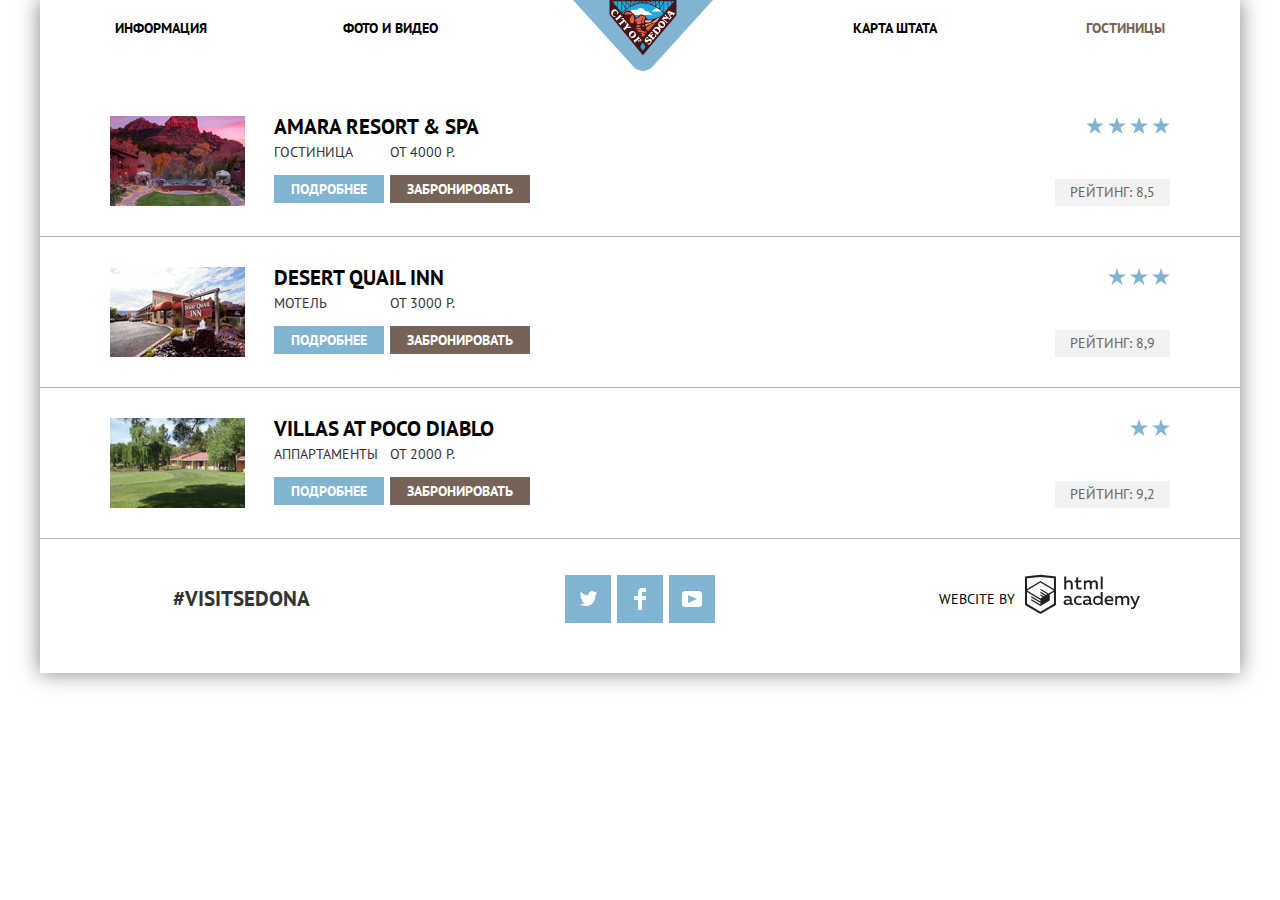
==== inner.html @ b00a3308 "доделываем главную страницу. сетки и микросетки" ====
<!DOCTYPE html>
<html lang="ru">

<head>
    <meta charset="utf-8">
    <title>HTML Academy: Седона</title>
    <link href="https://fonts.googleapis.com/css?family=PT+Sans:400,700&amp;subset=cyrillic" rel="stylesheet">
    <link href="css/normalize.css" rel="stylesheet">
    <link href="css/style.css" rel="stylesheet">
</head>

<body>
    <div class="wrapper">
        <header class="main-header">
            <nav class="main-navigation wrapper-inner">
                <a href="index.html" class="main-header-logo">
                    <img src="img/logo-sedona.svg" width="140" height="72" alt="Логотип Седона">
                </a>
                <ul class="site-navigation">
                    <li><a href="info.html">Информация</a></li>
                    <li><a href="content.html">Фото и видео</a></li>
                    <li><a href="map.html">Карта штата</a></li>
                    <li class="active-a-menu">Гостиницы</li>
                </ul>
            </nav>
        </header>

        <main>
            <h2 class="visually-hidden">Список гостиниц</h2>
            <section class="hotels-list-box">
                <ul class="hotels-list-lines">
                    <li class="hotels-list-inner">
                        <div class="hotels-list-item">
                            <div class="hotels-list-img">
                                <img src="img/hotel-1.jpg" width="135" height="90" alt="Фото Amara Resort & Spa">
                            </div>
                            <div class="hotels-list">
                                <h3 class="hotels-title">Amara Resort & Spa</h3>

                                <div class="hotels-list-details">
                                    <span>Гостиница</span>
                                    <a class="button button-read-more" href="#">Подробнее</a>
                                </div>

                                <div class="hotels-list-price">
                                    <span>от 4000 Р.</span>
                                    <a class="button button-reserved" href="#">Забронировать</a>
                                </div>
                            </div>
                        </div>
                        <div class="hotels-list-rating">
                            <span class="stars-rating">
                                <svg xmlns="http://www.w3.org/2000/svg" width="18" height="17" viewBox="0 0 18 17">
                                    <path fill="#81B3D2" d="M9.002 0l2.126 6.494h6.877l-5.564 4.012L14.566 17l-5.564-4.013L3.438 17l2.126-6.494L0 6.494h6.878z" />
                                </svg>
                                <svg xmlns="http://www.w3.org/2000/svg" width="18" height="17" viewBox="0 0 18 17">
                                    <path fill="#81B3D2" d="M9.002 0l2.126 6.494h6.877l-5.564 4.012L14.566 17l-5.564-4.013L3.438 17l2.126-6.494L0 6.494h6.878z" />
                                </svg>
                                <svg xmlns="http://www.w3.org/2000/svg" width="18" height="17" viewBox="0 0 18 17">
                                    <path fill="#81B3D2" d="M9.002 0l2.126 6.494h6.877l-5.564 4.012L14.566 17l-5.564-4.013L3.438 17l2.126-6.494L0 6.494h6.878z" />
                                </svg>
                                <svg xmlns="http://www.w3.org/2000/svg" width="18" height="17" viewBox="0 0 18 17">
                                    <path fill="#81B3D2" d="M9.002 0l2.126 6.494h6.877l-5.564 4.012L14.566 17l-5.564-4.013L3.438 17l2.126-6.494L0 6.494h6.878z" />
                                </svg>
                            </span>

                            <span class="rating">Рейтинг: 8,5</span>
                        </div>
                    </li>

                    <li class="hotels-list-inner">
                        <div class="hotels-list-item">
                            <div class="hotels-list-img">
                                <img src="img/hotel-2.jpg" width="135" height="90" alt="Фото Desert Quail Inn">
                            </div>
                            <div class="hotels-list">
                                <h3 class="hotels-title">Desert Quail Inn</h3>

                                <div class="hotels-list-details">
                                    <span>Мотель</span>
                                    <a class="button button-read-more" href="#">Подробнее</a>
                                </div>

                                <div class="hotels-list-price">
                                    <span>от 3000 Р.</span>
                                    <a class="button button-reserved" href="#">Забронировать</a>
                                </div>
                            </div>
                        </div>
                        <div class="hotels-list-rating">
                            <span class="stars-rating">
                                <svg xmlns="http://www.w3.org/2000/svg" width="18" height="17" viewBox="0 0 18 17">
                                    <path fill="#81B3D2" d="M9.002 0l2.126 6.494h6.877l-5.564 4.012L14.566 17l-5.564-4.013L3.438 17l2.126-6.494L0 6.494h6.878z" />
                                </svg>
                                <svg xmlns="http://www.w3.org/2000/svg" width="18" height="17" viewBox="0 0 18 17">
                                    <path fill="#81B3D2" d="M9.002 0l2.126 6.494h6.877l-5.564 4.012L14.566 17l-5.564-4.013L3.438 17l2.126-6.494L0 6.494h6.878z" />
                                </svg>
                                <svg xmlns="http://www.w3.org/2000/svg" width="18" height="17" viewBox="0 0 18 17">
                                    <path fill="#81B3D2" d="M9.002 0l2.126 6.494h6.877l-5.564 4.012L14.566 17l-5.564-4.013L3.438 17l2.126-6.494L0 6.494h6.878z" />
                                </svg>
                            </span>

                            <span class="rating">Рейтинг: 8,9</span>
                        </div>
                    </li>

                    <li class="hotels-list-inner">
                        <div class="hotels-list-item">
                            <div class="hotels-list-img">
                                <img src="img/hotel-3.jpg" width="135" height="90" alt="Фото Villas at Poco Diablo">
                            </div>
                            <div class="hotels-list">
                                <h3 class="hotels-title">Villas at Poco Diablo</h3>

                                <div class="hotels-list-details">
                                    <span>Аппартаменты</span>
                                    <a class="button button-read-more" href="#">Подробнее</a>
                                </div>

                                <div class="hotels-list-price">
                                    <span>от 2000 Р.</span>
                                    <a class="button button-reserved" href="#">Забронировать</a>
                                </div>
                            </div>
                        </div>

                       <div class="hotels-list-rating">
                            <span class="stars-rating">
                                <svg xmlns="http://www.w3.org/2000/svg" width="18" height="17" viewBox="0 0 18 17">
                                    <path fill="#81B3D2" d="M9.002 0l2.126 6.494h6.877l-5.564 4.012L14.566 17l-5.564-4.013L3.438 17l2.126-6.494L0 6.494h6.878z" />
                                </svg>
                                <svg xmlns="http://www.w3.org/2000/svg" width="18" height="17" viewBox="0 0 18 17">
                                    <path fill="#81B3D2" d="M9.002 0l2.126 6.494h6.877l-5.564 4.012L14.566 17l-5.564-4.013L3.438 17l2.126-6.494L0 6.494h6.878z" />
                                </svg>
                            </span>

                            <span class="rating">Рейтинг: 9,2</span>
                        </div>
                    </li>
                </ul>
            </section>
        </main>

        <footer class="main-footer">
            <div class="wrapper-inner footer-container">
                <div class="hashtag">
                    <span>#Visitsedona</span>
                </div>

                <div class="footer-social">
                    <ul>
                        <li>
                            <a class="social-botton" href="#" target="_blank">
                                <svg xmlns="http://www.w3.org/2000/svg" xmlns:xlink="http://www.w3.org/1999/xlink" width="17" height="15" viewBox="0 0 17 15">
                                    <path fill="#FFF" d="M10.95.144c1.685-.496 2.984.27 3.577 1.179.673-.231 1.331-.481 2.011-.708a2.345 2.345 0 0 1-.857 1.768c.685.17 1.304-.491 1.304-.491-.169 1-1.006 1.788-1.563 2.024-.231 6.75-3.175 11.217-10.077 11.082h-.446c-.41 0-4.164-.46-4.898-1.887 2.271.196 3.893-.422 4.693-1.177-.96-.3-2.679-.477-2.979-2.95.349.106.564.228 1.19.119C1.705 8.247.374 7.53.448 5.33c.285.328 1.067.536 1.34.472C1.085 5.561-.182 2.442.894.85c1.818 1.854 3.735 3.606 7.152 3.773C8.254 2.33 9.183.793 10.95.144z" /></svg>
                            </a>
                        </li>
                        <li>
                            <a class="social-botton" href="#" target="_blank">
                                <svg xmlns="http://www.w3.org/2000/svg" width="12" height="22" viewBox="0 0 12 22">
                                    <path fill="#FFF" d="M12 4V0H8a4 4 0 0 0-4 4v4H0v4h4v10h4V12h4V8H8V4h4z" /></svg>
                            </a>
                        </li>
                        <li>
                            <a class="social-botton" href="#" target="_blank">
                                <svg xmlns="http://www.w3.org/2000/svg" xmlns:xlink="http://www.w3.org/1999/xlink" width="20" height="16" viewBox="0 0 20 16">
                                    <path fill="#FFF" d="M17 0H3C1.35 0 0 1.35 0 3v10c0 1.65 1.35 3 3 3h14c1.65 0 3-1.35 3-3V3c0-1.65-1.35-3-3-3zM6.027 11.998V4.002L15.014 8l-8.987 3.998z" /></svg>
                            </a>
                        </li>
                    </ul>
                </div>

                <div class="webcite-by">
                    <span>Webcite by</span>
                    <a class="footer-logo" href="https://htmlacademy.ru/intensive/htmlcss" target="_blank">
                        <svg id="layer_1" data-name="Layer 1" xmlns="http://www.w3.org/2000/svg" viewBox="0 0 108.08 36.85" width="115" height="41"><title>logo-htmlacademy-small1</title>
							<path d="M44.61,26.88a2,2,0,0,0,.55-0.1v1.33a3.25,3.25,0,0,1-1.18.21,1.67,1.67,0,0,1-1.67-1,4.84,4.84,0,0,1-3.14,1.08c-1.51,0-2.91-.83-2.91-2.55,0-2.13,2-2.79,3.71-2.79a11.08,11.08,0,0,1,2.17.25v-0.3c0-1-.76-1.77-2.19-1.77a7.42,7.42,0,0,0-3,.64v-1.7a10.21,10.21,0,0,1,3.19-.55c2.36,0,3.81,1.12,3.81,3.65v3a0.54,0.54,0,0,0,.49.59h0.17Zm-6.44-1.13A1.35,1.35,0,0,0,39.63,27h0.11a3.39,3.39,0,0,0,2.41-1V24.58a9.72,9.72,0,0,0-1.81-.21c-1,0-2.16.33-2.16,1.38h0Zm12.36-6.11a5,5,0,0,1,2.57.64V22a4.08,4.08,0,0,0-2.3-.7,2.75,2.75,0,1,0,0,5.49,5,5,0,0,0,2.43-.64v1.71a6.27,6.27,0,0,1-2.76.57A4.21,4.21,0,0,1,46,24.51q0-.21,0-0.41a4.32,4.32,0,0,1,4.18-4.46h0.38Zm12.17,7.24a2,2,0,0,0,.55-0.1v1.33a3.25,3.25,0,0,1-1.18.21,1.67,1.67,0,0,1-1.67-1,4.84,4.84,0,0,1-3.14,1.08c-1.51,0-2.91-.83-2.91-2.55,0-2.13,2-2.79,3.71-2.79a11.08,11.08,0,0,1,2.17.25v-0.3c0-1-.76-1.77-2.19-1.77a7.42,7.42,0,0,0-3,.64v-1.7a10.21,10.21,0,0,1,3.19-.55c2.36,0,3.81,1.12,3.81,3.65v3a0.54,0.54,0,0,0,.49.59h0.17Zm-6.44-1.13A1.35,1.35,0,0,0,57.73,27h0.11a3.39,3.39,0,0,0,2.41-1V24.58a9.72,9.72,0,0,0-1.81-.21c-1.06,0-2.16.33-2.16,1.38h0ZM73,16V28.2H71.35V26.88a3.88,3.88,0,0,1-3.19,1.54,4.4,4.4,0,0,1,0-8.78,3.81,3.81,0,0,1,3,1.3V16H73Zm-4.53,5.22a2.76,2.76,0,1,0,0,5.52A2.86,2.86,0,0,0,71.15,25V23A2.91,2.91,0,0,0,68.49,21.27ZM79,19.64c3.31,0,4.46,2.68,3.92,5.09H76.7c0.21,1.5,1.67,2.11,3.19,2.11a6.11,6.11,0,0,0,2.64-.59v1.6a7.14,7.14,0,0,1-3,.57C77,28.42,74.78,27,74.78,24a4.18,4.18,0,0,1,4-4.39H79Zm0.09,1.54a2.28,2.28,0,0,0-2.44,2.1v0.06H81.3A2,2,0,0,0,79.13,21.18Zm5.73,7V19.87h1.65v1a3.81,3.81,0,0,1,2.78-1.27A2.86,2.86,0,0,1,91.89,21a4.12,4.12,0,0,1,2.91-1.33A3.06,3.06,0,0,1,98,23V28.2h-1.9V23.05a1.59,1.59,0,0,0-1.42-1.75H94.42a2.8,2.8,0,0,0-2.07,1.12V28.2h-1.9V23.05A1.59,1.59,0,0,0,89,21.31H88.8a3,3,0,0,0-2.21,1.29v5.63H84.86Zm21.31-8.33h1.9l-3.91,9.46c-0.9,2.17-2.09,2.86-3.35,2.86a4.76,4.76,0,0,1-1.1-.14V30.46a2.86,2.86,0,0,0,.85.12c0.9,0,1.58-.64,2.07-1.9l0.17-.42-4-8.4h2l2.86,6.29ZM38.73,1.46V6.22a3.81,3.81,0,0,1,2.7-1.14,3.25,3.25,0,0,1,3.44,3.4v5.15H43V8.72a1.81,1.81,0,0,0-1.61-2h-0.3a2.93,2.93,0,0,0-2.32,1.39v5.52h-1.9V1.46h1.9ZM49.94,2.31v3h3V6.91h-3v3.81c0,1.1.5,1.46,1.58,1.46a4.49,4.49,0,0,0,1.69-.33v1.6A6.8,6.8,0,0,1,51,13.8a2.55,2.55,0,0,1-2.86-2.74V6.89H46.58V5.26h1.5V2.74Zm5.4,11.31V5.28H57v1A3.81,3.81,0,0,1,59.77,5a2.86,2.86,0,0,1,2.6,1.33A4.12,4.12,0,0,1,65.28,5,3.06,3.06,0,0,1,68.44,8.4v5.21h-1.9V8.46a1.59,1.59,0,0,0-1.42-1.75H64.89a2.8,2.8,0,0,0-2.07,1.12v5.78h-1.9V8.46A1.59,1.59,0,0,0,59.5,6.71H59.27A3,3,0,0,0,57.06,8v5.63H55.34ZM71.17,1.45H73V13.6H71.17V1.45ZM14.71,0H14.55L0,1.54V28.21l14.55,8.66,14.55-8.66V1.54Zm12.5,27.1L14.55,34.64,1.9,27.12V16.18l12.59,7.5V25L5.86,19.9v1.31l8.68,5.21v1.39L5.87,22.65V24l8.68,5.21,8.75-5.24V18.31L27.2,16V27.12Zm0-12.53-3.48,2-1.6,1L14.51,13v1.31L21,18.23H21l-0.14.09-1,.54-5.37-3.2V17l4.24,2.52-1,.67-3.2-1.9v1.31l2.1,1.24L14.5,22.1,2,14.65,14.51,7.11Zm0-1.32L14.49,5.76,1.91,13.25v-10L14.56,1.92,27.21,3.25v10h0Z" transform="translate(0 -0.02)" fill="#231f20"/></svg>
                    </a>
                </div>
            </div>
        </footer>
    </div>
</body>

</html>
---- css/style.css ----
/*common settings*/
a {
    text-decoration: none;
    box-sizing: border-box;
}

img {
    max-width: 100%;
    height: auto;
}


/*body's settings*/
body {
    font-family: 'PT Sans', Arial, sans-serif;
    font-size: 14px;
    line-height: 26px;
    font-weight: normal;
    color: #333333;
    text-transform: uppercase;
}

.wrapper {
    width: 1200px;
    margin: 0 auto;
    box-shadow: 0 0 20px rgba(0, 0, 0, 0.5);

}

.wrapper-inner {
    margin: 0 auto;
    padding: 0 30px;
    box-sizing: border-box;
}


/*navigation's settings*/
.main-navigation {
    font-size: 14px;
    line-height: 26px;
    color: #000000;
    font-weight: bold;
    background-color: #ffffff;
    margin: 0;
}

.main-header-logo {
    position: absolute;
    top: 0;
    left: 50%;
    margin-left: -67px;
    box-sizing: border-box;

    z-index: 2;
}

.site-navigation {
    list-style: none;
    display: flex;
    justify-content: space-between;
    margin: 0 auto;
    padding: 0;
    box-sizing: border-box;
}

.site-navigation a {
    color: #000000;
    display: block;
    padding: 15px 45px;
    vertical-align: middle;
    box-sizing: border-box;
}

.site-navigation > li {
    width: 20%;
}

.site-navigation li:nth-child(3) {
    text-align: right;
    margin-left: 20%;
    box-sizing: border-box;
}

.site-navigation li:nth-child(4) {
    text-align: right;
}

.site-navigation a:hover,
.site-navigation a:focus {
    color: #81b3d2;
}

.site-navigation a:active {
    color: rgba(0, 0, 0, 0.3);
}

.active-a-menu {
    box-sizing: border-box;
    color: #766357;
    display: block;
    padding: 15px 45px;
    vertical-align: middle;
}


/*welcoming*/
.welcome {
    position: relative;

    display: flex;
    flex-direction: column;
    align-items: center;

    background-image: url('../img/bg-image.jpg');
    background-color: #ffffff;
    background-position: top;
    background-repeat: no-repeat;
    background-size: cover;
}

.welcome:after {
    content: "";
    position: absolute;
    left: 0;
    bottom: 0;
    display: block;
    width: 100%;
    height: 55px;
    background-image: url('../img/intro-mask.svg');
    background-repeat: no-repeat;
}

.welcome img {
    padding-top: 75px;
    padding-bottom: 80px;
    box-sizing: border-box;
}


/*introduction*/
.headline {
    text-align: center;

    font-size: 14px;
    line-height: 24px;
    color: #333333;
    background-color: #ffffff;

    display: block;
    padding-bottom: 40px;
    box-sizing: border-box;
}

.headline .deserve {
    font-size: 21px;
    line-height: 26px;
    font-weight: bold;
    color: #000000;
    margin-top: 60px;
    margin-bottom: 30px;
    box-sizing: border-box;
}

.visually-hidden:not(:focus):not(:active) {
    position: absolute;
    box-sizing: border-box;

    width: 1px;
    height: 1px;
    margin: -1px;
    border: 0;
    padding: 0;

    white-space: nowrap;

    clip-path: inset(100%);
    clip: rect(0 0 0 0);
    overflow: hidden;
}


/*benefits*/

/*real town*/
.real-town {
	text-align: center;
	margin-bottom: 60px;
	
    font-size: 14px;
    line-height: 21px;
    color: #ffffff;
	
	display: flex;
}

.real-town-info { 
	box-sizing: border-box;
    background-color: #81b3d2;
	width: 400px;
	padding-top: 30px;
	padding-left: 60px;
	padding-right: 60px;
	padding-bottom: 50px;
}

.real-town-info h3 {
	font-size: 21px;
	line-height: 21px;
	font-weight: bold;
}

.real-town-img > img {
    display: block;
}

/*features*/
.features {
	margin-bottom: 70px;
}

.features-list {
	display: flex;
	margin: 0;
	padding: 0;
	
	list-style: none;
}

.feature-item {
	width: 400px;
	text-align: center;
}

.feature-item h3 {
	font-size: 21px;
	line-height: 21px;
	font-weight: bold;
}

.feature-item p {
	font-size: 14px;
	line-height: 21px;
	padding: 0 40px;
}

/*devil's bridge*/
.devils-bridge {
	text-align: center;

    font-size: 14px;
    line-height: 21px;
    color: #ffffff;
	
	display: flex;
}

.devils-bridge-info { 
	box-sizing: border-box;
    background-color: #81b3d2;
	width: 400px;
	padding-top: 30px;
	padding-left: 60px;
	padding-right: 60px;
	padding-bottom: 50px;
}

.devils-bridge-info h3 {
	font-size: 21px;
	line-height: 21px;
}


.devils-bridge-img > img {
    display: block;
}

/*benefits*/
.benefits {
	margin-bottom: 20px;
}

.benefits-list {
	display: flex;
	margin: 0;
	padding-top: 30px;
	padding-left: 0;
	padding-right: 0;
	padding-bottom: 50px;
	background-color: #eeeeee;
	
	list-style: none;
}

.benefits-item {
	width: 400px;
	text-align: center;
}

.benefits-item h3 {
	font-size: 21px;
	line-height: 21px;
	font-weight: bold;
}

.benefits-item p {
	font-size: 14px;
	line-height: 21px;
	padding: 0 40px;
}

/*hotel's search*/
.selection {
    display: block;
    padding-top: 55px;
    box-sizing: border-box;
}

.selections .wrapper-inner {
    display: flex;
    flex-direction: column;
    align-items: center;
}

.selections .wrapper-inner > h2 {
    text-align: center;
    font-size: 30px;
    line-height: 36px;
    font-weight: bold;
    color: #000000;
    margin-top: 25px;
    margin-bottom: 10px;
}

.selections .wrapper-inner > p {
    text-align: center;
    font-size: 14px;
    line-height: 24px;
    font-weight: 100;
    color: #333333;
    margin-bottom: 0px;
}


/*hotel's search form*/
.search {
    font-size: 21px;
    line-height: 26px;
    font-weight: bold;
    color: #ffffff;
    width: 570px;

    display: flex;
    flex-direction: column;
    align-items: center;
    padding-top: 55px;
    box-sizing: border-box;
}

.search-hotels {
    color: #ffffff;
    background-color: #766357;
    width: 100%;
    text-align: center;
    padding-top: 30px;
    padding-bottom: 30px;
    box-sizing: border-box;
}

.search-hotels:hover,
.search-hotels:focus {
    background-color: #604e43;
}

.search-hotels:active {
    color: rgba(0, 0, 0, 0.3);
    background-color: #503e33;
}

.appointment-form {
    font-size: 14px;
    line-height: 26px;
    color: #333333;
    padding-top: 55px;
    padding-bottom: 55px;
    padding-left: 55px;
    padding-right: 55px;
    display: flex;
    flex-direction: column;
    width: 100%;
    box-shadow: 0px 6px 20px rgba(0, 0, 0, 0.5);
    box-sizing: border-box;
}

.appointment-form p {
    position: relative;
    width: 100%;
    display: flex;
    justify-content: space-between;
    align-items: center;
}

.appointment-date-in,
.appointment-date-out {
    margin: 0;
    margin-bottom: 30px;
}

.appointment-form label {
    box-sizing: border-box;
}

.appointment-form input {
    font-size: 14px;
    line-height: 26px;
    color: rgba(0, 0, 0, 0.3);
    font-weight: bold;
    text-transform: uppercase;

    background-color: #f2f2f2;
}

.appointment-date-in input,
.appointment-date-out input {
    width: 345px;
    padding-top: 5px;
    padding-left: 10px;
    padding-right: 15px;
    padding-bottom: 5px;
    margin-left: 20px;
    box-sizing: border-box;
    border: solid 1px transparent;
}

.appointment-form input:hover,
.appointment-form input:focus {
    background-color: #ebebeb;
}

.appointment-form input:active {
    background-color: #ffffff;
    border-color: #e5e5e5;
}

.appointment-date-in > svg,
.appointment-date-out > svg {
    position: absolute;
    right: 10px;
    top: 6px;
    z-index: 1;
    opacity: 0.3;
}

.appointment-date-in:hover > svg,
.appointment-date-out:hover > svg,
.appointment-date-in:focus > svg,
.appointment-date-out:focus > svg {
    opacity: 1;
}


.appointment-date-in:active > svg,
.appointment-date-out:active > svg {
    fill: #81b3d2;
}

.appointment-clients {
    margin-top: 0px;
    box-sizing: border-box;
}

.appointment-clients > label {
    /*  width: 50%;
    display: flex;
    align-items: center;
    justify-content: space-between;*/
}

.appointment-clients > label:last-child {
  /*  padding-left: 48px;*/
}

.appointment-clients > span {
    display: flex;
}

.appointment-clients input {
    box-sizing: border-box;
    width: 38px;
    height: 38px;
    padding: 5px;
    text-align: center;
    border: none;
    box-sizing: border-box;
}
.appointment-clients button{
    width: 38px;
    height: 38px;
    padding: 0;
    border: 0;
    
}

.appointment-clients svg:nth-child(2):hover,
.appointment-clients svg:nth-child(2):focus,
.appointment-clients svg:last-child:hover,
.appointment-clients svg:last-child:focus {
    opacity: 1;
}

.appointment-clients svg:nth-child(2):active,
.appointment-clients svg:last-child :active {
    color: #81b3d2;
}


/*bottons settings*/
.button-minus,
.button-plus {
    position: relative;
    background-color: #f2f2f2;
    box-sizing: border-box;
    width: 38px;
    height: 38px;
    padding: 5px;
    display: block;
    text-align: center;
    box-sizing: border-box;
}

.button-minus::before,
.button-plus::before,
.button-plus::after {
    content: "";
    position: absolute;
    width: 12px;
    height: 3px;
    background-color: #a9a9a9;
}

.button-minus::before,
.button-plus::before {
    left: 13px;
    top: 18px;
}

.button-plus::after {
    left: 13px;
    top: 18px;
    transform: rotate(90deg);
}

.button-minus:hover::before,
.button-plus:hover::before,
.button-plus:hover::after {
    background-color: #000000;
}

.button-minus:active::before,
.button-plus:active::before,
.button-plus:active::after {
    background-color: #81b3d2;
}

.button {
    box-sizing: border-box;

    display: inline-block;
    padding: 10px 30px;

    font: inherit;
    font-weight: bold;
    text-align: center;
    color: #ffffff;
    vertical-align: middle;
    text-transform: uppercase;
    border: none;
}

.button-search {
    box-sizing: border-box;

    font-size: 21px;
    line-height: 26px;
    width: 100%;
    padding: 15px;
    margin-top: 40px;

    background-color: #81b3d2;
}

.button-read-more {
    box-sizing: border-box;

    background-color: #81b3d2;
    padding: 1px 17px;
    margin-top: 2px;
}

.button-reserved {
    box-sizing: border-box;

    background-color: #81b3d2;
    padding: 1px 17px;
    margin-top: 2px;
}

.button:hover,
.button:focus {
    background-color: #669ec0;
}

.button:active {
    color: rgba(0, 0, 0, 0.3);
    background-color: #5496bd;
}


/*hotel's choiсe*/

.button-reserved {
    background-color: #766357;
}

.button-reserved:hover,
.button-reserved:focus {
    background-color: #604e43;
}

.button-reserved:active {
    color: rgba(0, 0, 0, 0.3);
    background-color: #503e33;
}


/*hotel's list*/
.hotels-list-box {
    margin-top: 30px;
}

.hotels-list-box > ul {
    box-sizing: border-box;

    margin: 0;
    padding: 0;
}

.hotels-list > ul {
    list-style: none;
    display: flex;
    flex-direction: column;
    justify-content: space-between;
}

.hotels-list-inner {
    box-sizing: border-box;

    display: flex;
    justify-content: space-between;
    padding-top: 30px;
    padding-right: 70px;
    padding-bottom: 30px;
    padding-left: 70px;
    border-bottom: solid 1px;
    border-color: rgba(0, 0, 0, 0.3);
}

.hotels-list-item {
    display: flex;
}

.hotels-list {
    display: flex;
    flex-wrap: wrap;
}

.hotels-list-img {
    box-sizing: border-box;

    margin-right: 29px;
    padding-top: 0px;
}

.hotels-list-img > img {
    min-height: 100%;
    display: block;
}

.hotels-title {
    width: 100%;
    margin: 0;
    font-size: 21px;
    line-height: 22px;
    font-weight: bold;
    color: #000000;
}

.hotels-title:hover,
.hotels-title:focus {
    color: #81b3d2;
}

.hotels-title:active {
    color: rgba(0, 0, 0, 0.3);
}

.hotels-list-details,
.hotels-list-price {
    display: flex;
    flex-direction: column;
    margin: 0;
    /* padding-bottom: 10px;*/
    margin-right: 6px;
}

.hotels-list span {
    margin-bottom: 10px;
    font-size: 14px;
    line-height: 21px;
    font-weight: 100;
    color: #333333;
}


/*hotel's raiting*/
.hotels-list-rating {
    display: flex;
    flex-direction: column;
    justify-content: space-between;
    align-items: flex-end;
}

.stars-rating {
    margin-bottom: 20px;
}

.rating {
    box-sizing: border-box;

    text-align: right;
    font-size: 14px;
    line-height: 21px;
    font-weight: 100;
    color: #666666;
    background-color: #f2f2f2;

    padding: 3px 15px;
}


/*footer's settings*/
.main-footer {
    padding-top: 35px;
    padding-bottom: 50px;
}

.footer-container {
    display: flex;
    justify-content: space-between;
    align-items: center;
}

.hashtag {
    box-sizing: border-box;

    font-size: 21px;
    font-weight: bold;
    padding: 0 70px;
    width: 30%;
    text-align: center;
}

.footer-social > ul {
    box-sizing: border-box;

    display: flex;
    flex-wrap: wrap;
    justify-content: space-between;
    list-style: none;
    margin: 0;
    padding: 0;
}

.footer-social ul li {
    margin: 0 3px;
}

.social-botton {
    box-sizing: border-box;

    background-color: #81b3d2;
    padding: 15px 10px;
    display: flex;
    align-items: center;
    justify-content: center;
    width: 46px;
    height: 48px;
}

.social-botton:hover,
.social-botton:focus {
    background-color: #669ec0;
}

.social-botton:active svg path {
    fill: #88b6d1;
}

.webcite-by {
    font-size: 14px;
    line-height: 26px;
    color: #000000;

    display: flex;
    align-items: center;
    width: 30%;
    justify-content: center;
}

.webcite-by > span {
    box-sizing: border-box;

    font-size: 14px;
    padding-right: 10px;
}

.footer-logo:hover svg path,
.footer-logo:focus svg path {
    fill: #81b3d2;
}


.footer-logo:active svg {
    fill: #000000;
    opacity: 0.3;
}
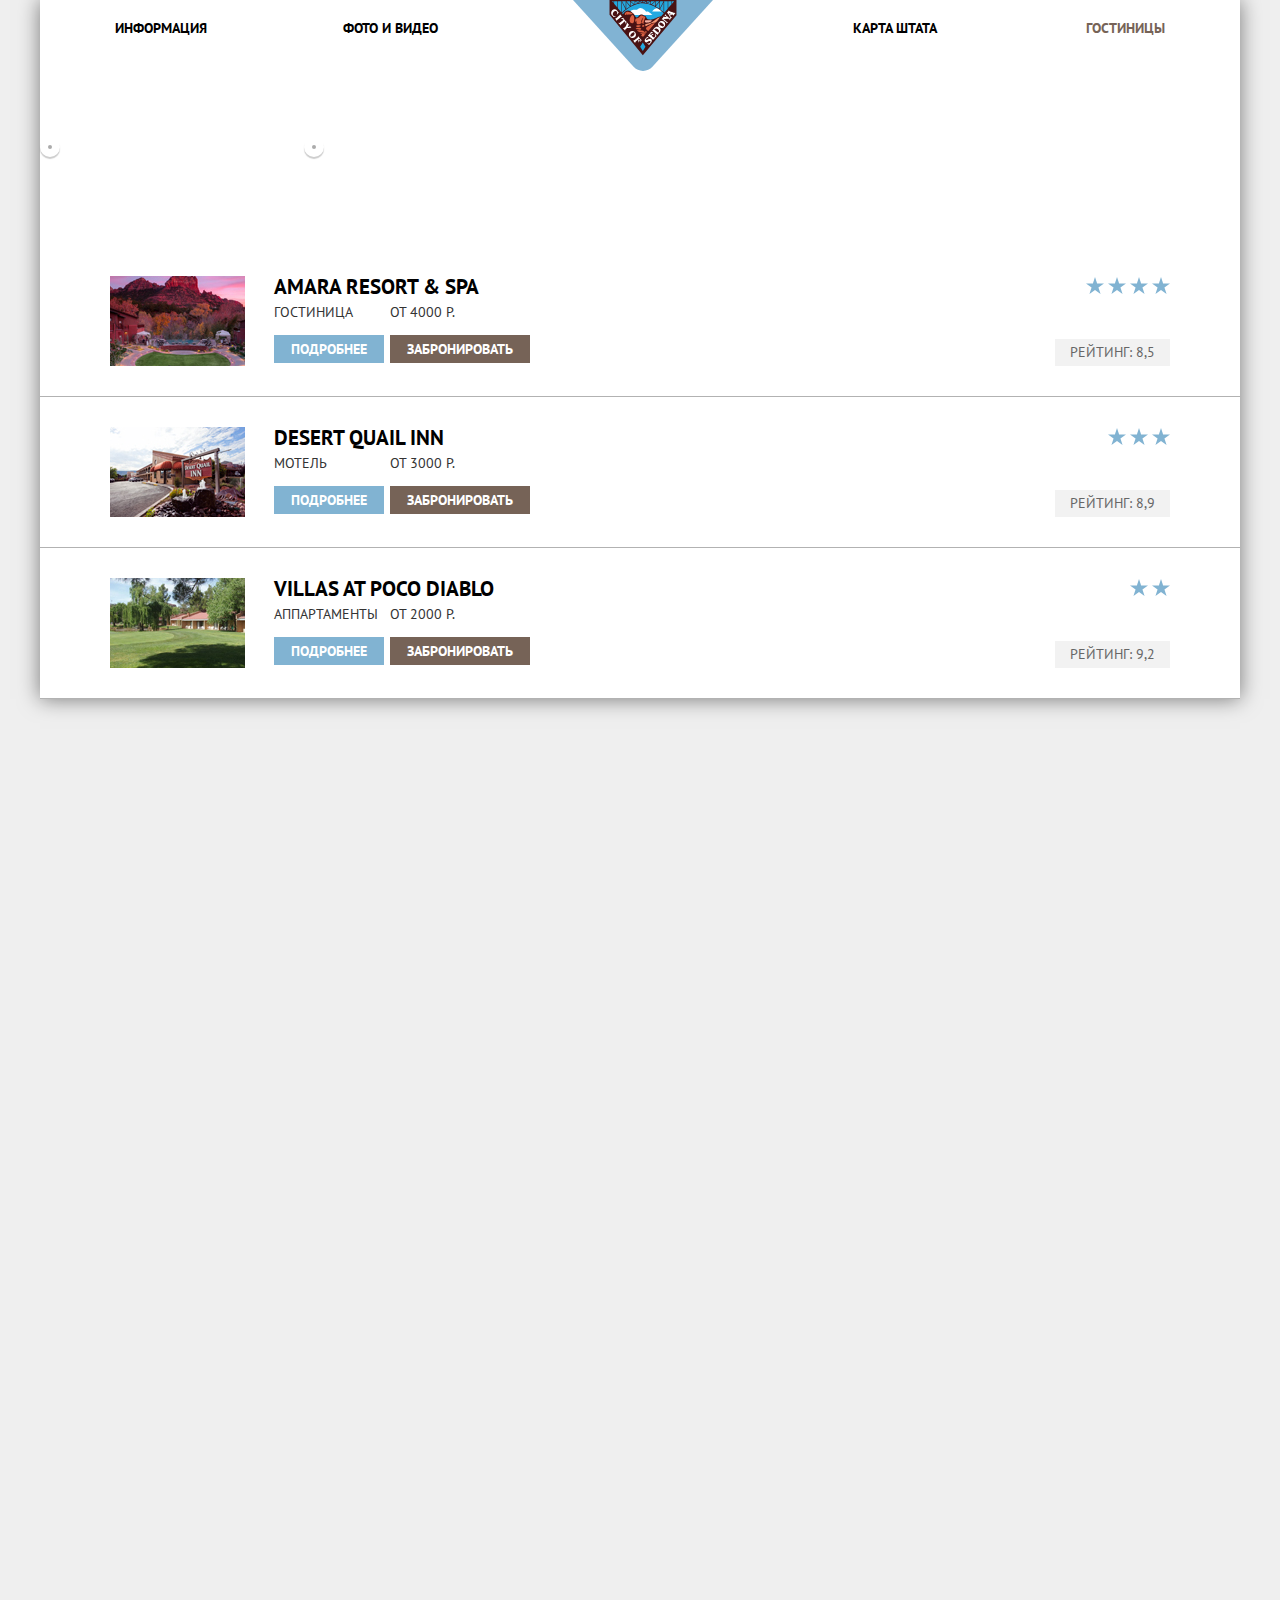
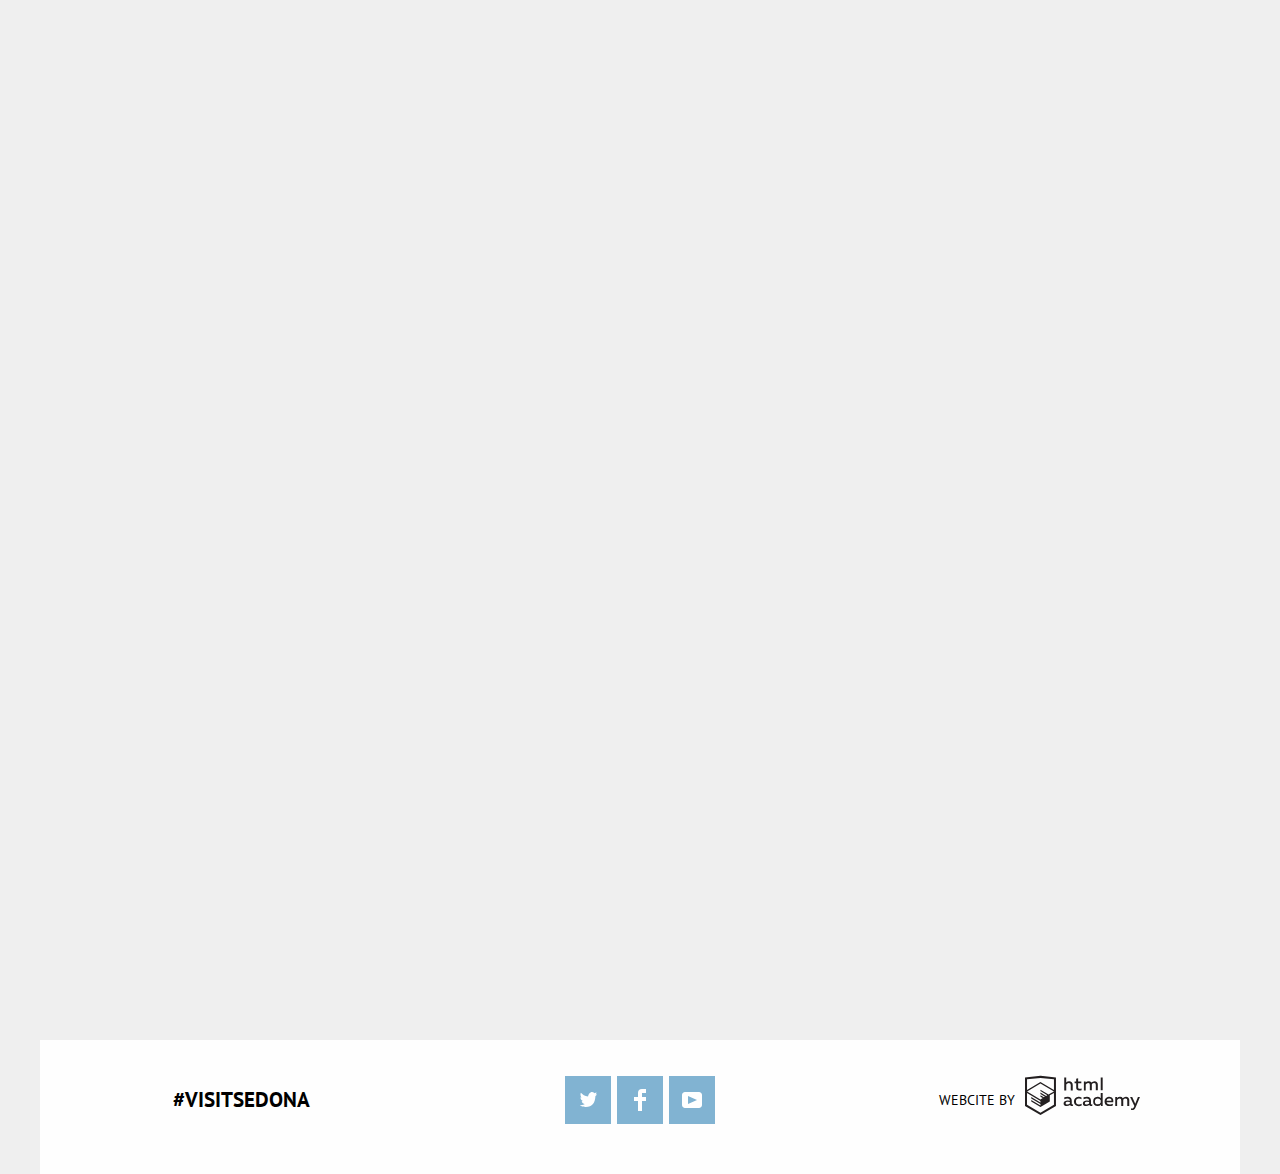
==== commit 356d4577: "доработки микросетки, карта" ====
--- a/inner.html
+++ b/inner.html
@@ -26,6 +26,30 @@
         </header>
 
         <main>
+		
+			<section class="hotels-infrastructure">
+				<div class="infrastructure">
+					
+				</div>
+				
+				<div class="filter-range">
+					<div class="filter-range-title">Стоимость в сутки (р):</div>
+						<div class="price-controls">
+							<label class="min-price">от <input type="text" name="min-price" value="0"></label>
+							<label class="max-price">до <input type="text" name="max-price" value="3000"></label>
+						</div>
+						<div class="range-controls">
+							<div class="scale">
+								<div class="bar"></div>
+							</div>
+							<div class="range-toggle range-toggle-min"></div>
+							<div class="range-toggle range-toggle-max"></div>
+						</div>
+					<button class="btn-transparent" type="submit">Показать</button>
+				</div>
+			</section>
+		
+		
             <h2 class="visually-hidden">Список гостиниц</h2>
             <section class="hotels-list-box">
                 <ul class="hotels-list-lines">
@@ -150,19 +174,19 @@
                 <div class="footer-social">
                     <ul>
                         <li>
-                            <a class="social-botton" href="#" target="_blank">
+                            <a class="social-botton" href="#" target="_blank" alt="Ссылка на HTML-Academy в Twitter">
                                 <svg xmlns="http://www.w3.org/2000/svg" xmlns:xlink="http://www.w3.org/1999/xlink" width="17" height="15" viewBox="0 0 17 15">
                                     <path fill="#FFF" d="M10.95.144c1.685-.496 2.984.27 3.577 1.179.673-.231 1.331-.481 2.011-.708a2.345 2.345 0 0 1-.857 1.768c.685.17 1.304-.491 1.304-.491-.169 1-1.006 1.788-1.563 2.024-.231 6.75-3.175 11.217-10.077 11.082h-.446c-.41 0-4.164-.46-4.898-1.887 2.271.196 3.893-.422 4.693-1.177-.96-.3-2.679-.477-2.979-2.95.349.106.564.228 1.19.119C1.705 8.247.374 7.53.448 5.33c.285.328 1.067.536 1.34.472C1.085 5.561-.182 2.442.894.85c1.818 1.854 3.735 3.606 7.152 3.773C8.254 2.33 9.183.793 10.95.144z" /></svg>
                             </a>
                         </li>
                         <li>
-                            <a class="social-botton" href="#" target="_blank">
+                            <a class="social-botton" href="#" target="_blank" alt="Ссылка на HTML-Academy на Facebook">
                                 <svg xmlns="http://www.w3.org/2000/svg" width="12" height="22" viewBox="0 0 12 22">
                                     <path fill="#FFF" d="M12 4V0H8a4 4 0 0 0-4 4v4H0v4h4v10h4V12h4V8H8V4h4z" /></svg>
                             </a>
                         </li>
                         <li>
-                            <a class="social-botton" href="#" target="_blank">
+                            <a class="social-botton" href="#" target="_blank" alt="Ссылка на HTML-Academy на Youtube">
                                 <svg xmlns="http://www.w3.org/2000/svg" xmlns:xlink="http://www.w3.org/1999/xlink" width="20" height="16" viewBox="0 0 20 16">
                                     <path fill="#FFF" d="M17 0H3C1.35 0 0 1.35 0 3v10c0 1.65 1.35 3 3 3h14c1.65 0 3-1.35 3-3V3c0-1.65-1.35-3-3-3zM6.027 11.998V4.002L15.014 8l-8.987 3.998z" /></svg>
                             </a>
@@ -172,9 +196,11 @@
 
                 <div class="webcite-by">
                     <span>Webcite by</span>
-                    <a class="footer-logo" href="https://htmlacademy.ru/intensive/htmlcss" target="_blank">
-                        <svg id="layer_1" data-name="Layer 1" xmlns="http://www.w3.org/2000/svg" viewBox="0 0 108.08 36.85" width="115" height="41"><title>logo-htmlacademy-small1</title>
-							<path d="M44.61,26.88a2,2,0,0,0,.55-0.1v1.33a3.25,3.25,0,0,1-1.18.21,1.67,1.67,0,0,1-1.67-1,4.84,4.84,0,0,1-3.14,1.08c-1.51,0-2.91-.83-2.91-2.55,0-2.13,2-2.79,3.71-2.79a11.08,11.08,0,0,1,2.17.25v-0.3c0-1-.76-1.77-2.19-1.77a7.42,7.42,0,0,0-3,.64v-1.7a10.21,10.21,0,0,1,3.19-.55c2.36,0,3.81,1.12,3.81,3.65v3a0.54,0.54,0,0,0,.49.59h0.17Zm-6.44-1.13A1.35,1.35,0,0,0,39.63,27h0.11a3.39,3.39,0,0,0,2.41-1V24.58a9.72,9.72,0,0,0-1.81-.21c-1,0-2.16.33-2.16,1.38h0Zm12.36-6.11a5,5,0,0,1,2.57.64V22a4.08,4.08,0,0,0-2.3-.7,2.75,2.75,0,1,0,0,5.49,5,5,0,0,0,2.43-.64v1.71a6.27,6.27,0,0,1-2.76.57A4.21,4.21,0,0,1,46,24.51q0-.21,0-0.41a4.32,4.32,0,0,1,4.18-4.46h0.38Zm12.17,7.24a2,2,0,0,0,.55-0.1v1.33a3.25,3.25,0,0,1-1.18.21,1.67,1.67,0,0,1-1.67-1,4.84,4.84,0,0,1-3.14,1.08c-1.51,0-2.91-.83-2.91-2.55,0-2.13,2-2.79,3.71-2.79a11.08,11.08,0,0,1,2.17.25v-0.3c0-1-.76-1.77-2.19-1.77a7.42,7.42,0,0,0-3,.64v-1.7a10.21,10.21,0,0,1,3.19-.55c2.36,0,3.81,1.12,3.81,3.65v3a0.54,0.54,0,0,0,.49.59h0.17Zm-6.44-1.13A1.35,1.35,0,0,0,57.73,27h0.11a3.39,3.39,0,0,0,2.41-1V24.58a9.72,9.72,0,0,0-1.81-.21c-1.06,0-2.16.33-2.16,1.38h0ZM73,16V28.2H71.35V26.88a3.88,3.88,0,0,1-3.19,1.54,4.4,4.4,0,0,1,0-8.78,3.81,3.81,0,0,1,3,1.3V16H73Zm-4.53,5.22a2.76,2.76,0,1,0,0,5.52A2.86,2.86,0,0,0,71.15,25V23A2.91,2.91,0,0,0,68.49,21.27ZM79,19.64c3.31,0,4.46,2.68,3.92,5.09H76.7c0.21,1.5,1.67,2.11,3.19,2.11a6.11,6.11,0,0,0,2.64-.59v1.6a7.14,7.14,0,0,1-3,.57C77,28.42,74.78,27,74.78,24a4.18,4.18,0,0,1,4-4.39H79Zm0.09,1.54a2.28,2.28,0,0,0-2.44,2.1v0.06H81.3A2,2,0,0,0,79.13,21.18Zm5.73,7V19.87h1.65v1a3.81,3.81,0,0,1,2.78-1.27A2.86,2.86,0,0,1,91.89,21a4.12,4.12,0,0,1,2.91-1.33A3.06,3.06,0,0,1,98,23V28.2h-1.9V23.05a1.59,1.59,0,0,0-1.42-1.75H94.42a2.8,2.8,0,0,0-2.07,1.12V28.2h-1.9V23.05A1.59,1.59,0,0,0,89,21.31H88.8a3,3,0,0,0-2.21,1.29v5.63H84.86Zm21.31-8.33h1.9l-3.91,9.46c-0.9,2.17-2.09,2.86-3.35,2.86a4.76,4.76,0,0,1-1.1-.14V30.46a2.86,2.86,0,0,0,.85.12c0.9,0,1.58-.64,2.07-1.9l0.17-.42-4-8.4h2l2.86,6.29ZM38.73,1.46V6.22a3.81,3.81,0,0,1,2.7-1.14,3.25,3.25,0,0,1,3.44,3.4v5.15H43V8.72a1.81,1.81,0,0,0-1.61-2h-0.3a2.93,2.93,0,0,0-2.32,1.39v5.52h-1.9V1.46h1.9ZM49.94,2.31v3h3V6.91h-3v3.81c0,1.1.5,1.46,1.58,1.46a4.49,4.49,0,0,0,1.69-.33v1.6A6.8,6.8,0,0,1,51,13.8a2.55,2.55,0,0,1-2.86-2.74V6.89H46.58V5.26h1.5V2.74Zm5.4,11.31V5.28H57v1A3.81,3.81,0,0,1,59.77,5a2.86,2.86,0,0,1,2.6,1.33A4.12,4.12,0,0,1,65.28,5,3.06,3.06,0,0,1,68.44,8.4v5.21h-1.9V8.46a1.59,1.59,0,0,0-1.42-1.75H64.89a2.8,2.8,0,0,0-2.07,1.12v5.78h-1.9V8.46A1.59,1.59,0,0,0,59.5,6.71H59.27A3,3,0,0,0,57.06,8v5.63H55.34ZM71.17,1.45H73V13.6H71.17V1.45ZM14.71,0H14.55L0,1.54V28.21l14.55,8.66,14.55-8.66V1.54Zm12.5,27.1L14.55,34.64,1.9,27.12V16.18l12.59,7.5V25L5.86,19.9v1.31l8.68,5.21v1.39L5.87,22.65V24l8.68,5.21,8.75-5.24V18.31L27.2,16V27.12Zm0-12.53-3.48,2-1.6,1L14.51,13v1.31L21,18.23H21l-0.14.09-1,.54-5.37-3.2V17l4.24,2.52-1,.67-3.2-1.9v1.31l2.1,1.24L14.5,22.1,2,14.65,14.51,7.11Zm0-1.32L14.49,5.76,1.91,13.25v-10L14.56,1.92,27.21,3.25v10h0Z" transform="translate(0 -0.02)" fill="#231f20"/></svg>
+                    <a class="footer-logo" href="https://htmlacademy.ru/intensive/htmlcss" target="_blank" alt="Логотип HTML-Academy с ссылкой">
+                        <svg id="layer_1" data-name="Layer 1" xmlns="http://www.w3.org/2000/svg" viewBox="0 0 108.08 36.85" width="115" height="41">
+                            <title>logo-htmlacademy-small1</title>
+                            <path d="M44.61,26.88a2,2,0,0,0,.55-0.1v1.33a3.25,3.25,0,0,1-1.18.21,1.67,1.67,0,0,1-1.67-1,4.84,4.84,0,0,1-3.14,1.08c-1.51,0-2.91-.83-2.91-2.55,0-2.13,2-2.79,3.71-2.79a11.08,11.08,0,0,1,2.17.25v-0.3c0-1-.76-1.77-2.19-1.77a7.42,7.42,0,0,0-3,.64v-1.7a10.21,10.21,0,0,1,3.19-.55c2.36,0,3.81,1.12,3.81,3.65v3a0.54,0.54,0,0,0,.49.59h0.17Zm-6.44-1.13A1.35,1.35,0,0,0,39.63,27h0.11a3.39,3.39,0,0,0,2.41-1V24.58a9.72,9.72,0,0,0-1.81-.21c-1,0-2.16.33-2.16,1.38h0Zm12.36-6.11a5,5,0,0,1,2.57.64V22a4.08,4.08,0,0,0-2.3-.7,2.75,2.75,0,1,0,0,5.49,5,5,0,0,0,2.43-.64v1.71a6.27,6.27,0,0,1-2.76.57A4.21,4.21,0,0,1,46,24.51q0-.21,0-0.41a4.32,4.32,0,0,1,4.18-4.46h0.38Zm12.17,7.24a2,2,0,0,0,.55-0.1v1.33a3.25,3.25,0,0,1-1.18.21,1.67,1.67,0,0,1-1.67-1,4.84,4.84,0,0,1-3.14,1.08c-1.51,0-2.91-.83-2.91-2.55,0-2.13,2-2.79,3.71-2.79a11.08,11.08,0,0,1,2.17.25v-0.3c0-1-.76-1.77-2.19-1.77a7.42,7.42,0,0,0-3,.64v-1.7a10.21,10.21,0,0,1,3.19-.55c2.36,0,3.81,1.12,3.81,3.65v3a0.54,0.54,0,0,0,.49.59h0.17Zm-6.44-1.13A1.35,1.35,0,0,0,57.73,27h0.11a3.39,3.39,0,0,0,2.41-1V24.58a9.72,9.72,0,0,0-1.81-.21c-1.06,0-2.16.33-2.16,1.38h0ZM73,16V28.2H71.35V26.88a3.88,3.88,0,0,1-3.19,1.54,4.4,4.4,0,0,1,0-8.78,3.81,3.81,0,0,1,3,1.3V16H73Zm-4.53,5.22a2.76,2.76,0,1,0,0,5.52A2.86,2.86,0,0,0,71.15,25V23A2.91,2.91,0,0,0,68.49,21.27ZM79,19.64c3.31,0,4.46,2.68,3.92,5.09H76.7c0.21,1.5,1.67,2.11,3.19,2.11a6.11,6.11,0,0,0,2.64-.59v1.6a7.14,7.14,0,0,1-3,.57C77,28.42,74.78,27,74.78,24a4.18,4.18,0,0,1,4-4.39H79Zm0.09,1.54a2.28,2.28,0,0,0-2.44,2.1v0.06H81.3A2,2,0,0,0,79.13,21.18Zm5.73,7V19.87h1.65v1a3.81,3.81,0,0,1,2.78-1.27A2.86,2.86,0,0,1,91.89,21a4.12,4.12,0,0,1,2.91-1.33A3.06,3.06,0,0,1,98,23V28.2h-1.9V23.05a1.59,1.59,0,0,0-1.42-1.75H94.42a2.8,2.8,0,0,0-2.07,1.12V28.2h-1.9V23.05A1.59,1.59,0,0,0,89,21.31H88.8a3,3,0,0,0-2.21,1.29v5.63H84.86Zm21.31-8.33h1.9l-3.91,9.46c-0.9,2.17-2.09,2.86-3.35,2.86a4.76,4.76,0,0,1-1.1-.14V30.46a2.86,2.86,0,0,0,.85.12c0.9,0,1.58-.64,2.07-1.9l0.17-.42-4-8.4h2l2.86,6.29ZM38.73,1.46V6.22a3.81,3.81,0,0,1,2.7-1.14,3.25,3.25,0,0,1,3.44,3.4v5.15H43V8.72a1.81,1.81,0,0,0-1.61-2h-0.3a2.93,2.93,0,0,0-2.32,1.39v5.52h-1.9V1.46h1.9ZM49.94,2.31v3h3V6.91h-3v3.81c0,1.1.5,1.46,1.58,1.46a4.49,4.49,0,0,0,1.69-.33v1.6A6.8,6.8,0,0,1,51,13.8a2.55,2.55,0,0,1-2.86-2.74V6.89H46.58V5.26h1.5V2.74Zm5.4,11.31V5.28H57v1A3.81,3.81,0,0,1,59.77,5a2.86,2.86,0,0,1,2.6,1.33A4.12,4.12,0,0,1,65.28,5,3.06,3.06,0,0,1,68.44,8.4v5.21h-1.9V8.46a1.59,1.59,0,0,0-1.42-1.75H64.89a2.8,2.8,0,0,0-2.07,1.12v5.78h-1.9V8.46A1.59,1.59,0,0,0,59.5,6.71H59.27A3,3,0,0,0,57.06,8v5.63H55.34ZM71.17,1.45H73V13.6H71.17V1.45ZM14.71,0H14.55L0,1.54V28.21l14.55,8.66,14.55-8.66V1.54Zm12.5,27.1L14.55,34.64,1.9,27.12V16.18l12.59,7.5V25L5.86,19.9v1.31l8.68,5.21v1.39L5.87,22.65V24l8.68,5.21,8.75-5.24V18.31L27.2,16V27.12Zm0-12.53-3.48,2-1.6,1L14.51,13v1.31L21,18.23H21l-0.14.09-1,.54-5.37-3.2V17l4.24,2.52-1,.67-3.2-1.9v1.31l2.1,1.24L14.5,22.1,2,14.65,14.51,7.11Zm0-1.32L14.49,5.76,1.91,13.25v-10L14.56,1.92,27.21,3.25v10h0Z" transform="translate(0 -0.02)" fill="#231f20" />
+                        </svg>
                     </a>
                 </div>
             </div>
--- a/css/style.css
+++ b/css/style.css
@@ -18,13 +18,14 @@
     font-weight: normal;
     color: #333333;
     text-transform: uppercase;
+    background-color: #efefef;
 }
 
 .wrapper {
     width: 1200px;
     margin: 0 auto;
     box-shadow: 0 0 20px rgba(0, 0, 0, 0.5);
-
+    background-color: #ffffff;
 }
 
 .wrapper-inner {
@@ -147,7 +148,7 @@
     background-color: #ffffff;
 
     display: block;
-    padding-bottom: 40px;
+    padding-bottom: 35px;
     box-sizing: border-box;
 }
 
@@ -183,30 +184,30 @@
 
 /*real town*/
 .real-town {
-	text-align: center;
-	margin-bottom: 60px;
-	
+    text-align: center;
+    margin-bottom: 60px;
+
     font-size: 14px;
     line-height: 21px;
     color: #ffffff;
-	
-	display: flex;
-}
-
-.real-town-info { 
-	box-sizing: border-box;
+
+    display: flex;
+}
+
+.real-town-info {
+    box-sizing: border-box;
     background-color: #81b3d2;
-	width: 400px;
-	padding-top: 30px;
-	padding-left: 60px;
-	padding-right: 60px;
-	padding-bottom: 50px;
+    width: 400px;
+    padding-top: 30px;
+    padding-left: 60px;
+    padding-right: 60px;
+    padding-bottom: 50px;
 }
 
 .real-town-info h3 {
-	font-size: 21px;
-	line-height: 21px;
-	font-weight: bold;
+    font-size: 21px;
+    line-height: 21px;
+    font-weight: bold;
 }
 
 .real-town-img > img {
@@ -215,58 +216,87 @@
 
 /*features*/
 .features {
-	margin-bottom: 70px;
+    margin-bottom: 72px;
 }
 
 .features-list {
-	display: flex;
-	margin: 0;
-	padding: 0;
-	
-	list-style: none;
+    display: flex;
+    margin: 0;
+    padding: 0;
+
+    list-style: none;
 }
 
 .feature-item {
-	width: 400px;
-	text-align: center;
+    width: 400px;
+    text-align: center;
+    padding: 0 40px;
+    box-sizing: border-box;
+    padding-top: 60px;
+    padding-right: 50px;
+    padding-left: 50px;
+    background-position: top center;
+    background-repeat: no-repeat;
 }
 
 .feature-item h3 {
-	font-size: 21px;
-	line-height: 21px;
-	font-weight: bold;
+    font-size: 21px;
+    line-height: 21px;
+    font-weight: bold;
+	color: #000000;
+    padding-top: 22px;
 }
 
 .feature-item p {
-	font-size: 14px;
-	line-height: 21px;
-	padding: 0 40px;
+    font-size: 14px;
+    line-height: 21px;
+}
+
+.feature-item:nth-child(1) {
+    background-image: url('../img/icon-1.svg');
+    background-color: #ffffff;
+    background-position: top center;
+    background-repeat: no-repeat;
+}
+
+.feature-item:nth-child(2) {
+    background-image: url('../img/icon-3.svg');
+    background-color: #ffffff;
+    background-position: top center;
+    background-repeat: no-repeat;
+}
+
+.feature-item:nth-child(3) {
+    background-image: url('../img/icon-2.svg');
+    background-color: #ffffff;
+    background-position: top center;
+    background-repeat: no-repeat;
 }
 
 /*devil's bridge*/
 .devils-bridge {
-	text-align: center;
+    text-align: center;
 
     font-size: 14px;
     line-height: 21px;
     color: #ffffff;
-	
-	display: flex;
-}
-
-.devils-bridge-info { 
-	box-sizing: border-box;
+
+    display: flex;
+}
+
+.devils-bridge-info {
+    box-sizing: border-box;
     background-color: #81b3d2;
-	width: 400px;
-	padding-top: 30px;
-	padding-left: 60px;
-	padding-right: 60px;
-	padding-bottom: 50px;
+    width: 400px;
+    padding-top: 30px;
+    padding-left: 60px;
+    padding-right: 60px;
+    padding-bottom: 50px;
 }
 
 .devils-bridge-info h3 {
-	font-size: 21px;
-	line-height: 21px;
+    font-size: 21px;
+    line-height: 21px;
 }
 
 
@@ -275,37 +305,36 @@
 }
 
 /*benefits*/
-.benefits {
-	margin-bottom: 20px;
-}
-
 .benefits-list {
-	display: flex;
-	margin: 0;
-	padding-top: 30px;
-	padding-left: 0;
-	padding-right: 0;
-	padding-bottom: 50px;
-	background-color: #eeeeee;
-	
-	list-style: none;
+    display: flex;
+    margin: 0;
+    padding-top: 30px;
+    padding-left: 0;
+    padding-right: 0;
+    padding-bottom: 50px;
+    background-color: #eeeeee;
+
+    list-style: none;
 }
 
 .benefits-item {
-	width: 400px;
-	text-align: center;
+    width: 400px;
+    text-align: center;
+    padding-right: 60px;
+    padding-left: 60px;
+    box-sizing: border-box;
 }
 
 .benefits-item h3 {
-	font-size: 21px;
-	line-height: 21px;
-	font-weight: bold;
+    font-size: 21px;
+    line-height: 21px;
+    font-weight: bold;
+	color: #000000;
 }
 
 .benefits-item p {
-	font-size: 14px;
-	line-height: 21px;
-	padding: 0 40px;
+    font-size: 14px;
+    line-height: 21px;
 }
 
 /*hotel's search*/
@@ -315,10 +344,19 @@
     box-sizing: border-box;
 }
 
+.selections {
+    position: relative;
+}
+
 .selections .wrapper-inner {
     display: flex;
     flex-direction: column;
     align-items: center;
+}
+
+.selections iframe {
+    margin-top: 128px;
+    width: 100%;
 }
 
 .selections .wrapper-inner > h2 {
@@ -327,7 +365,7 @@
     line-height: 36px;
     font-weight: bold;
     color: #000000;
-    margin-top: 25px;
+    margin-top: 50px;
     margin-bottom: 10px;
 }
 
@@ -343,17 +381,22 @@
 
 /*hotel's search form*/
 .search {
+    position: absolute;
     font-size: 21px;
     line-height: 26px;
     font-weight: bold;
     color: #ffffff;
     width: 570px;
-
     display: flex;
     flex-direction: column;
     align-items: center;
-    padding-top: 55px;
-    box-sizing: border-box;
+    box-sizing: border-box;
+    top: 205px;
+    z-index: 100000;
+}
+
+.search iframe {
+    position: relative;
 }
 
 .search-hotels {
@@ -389,6 +432,8 @@
     width: 100%;
     box-shadow: 0px 6px 20px rgba(0, 0, 0, 0.5);
     box-sizing: border-box;
+
+    background-color: #ffffff;
 }
 
 .appointment-form p {
@@ -407,6 +452,7 @@
 
 .appointment-form label {
     box-sizing: border-box;
+	color: #000000;
 }
 
 .appointment-form input {
@@ -441,8 +487,8 @@
     border-color: #e5e5e5;
 }
 
-.appointment-date-in > svg,
-.appointment-date-out > svg {
+.appointment-date-in b > svg,
+.appointment-date-out b > svg {
     position: absolute;
     right: 10px;
     top: 6px;
@@ -450,33 +496,21 @@
     opacity: 0.3;
 }
 
-.appointment-date-in:hover > svg,
-.appointment-date-out:hover > svg,
-.appointment-date-in:focus > svg,
-.appointment-date-out:focus > svg {
+.appointment-date-in b:hover > svg,
+.appointment-date-out b:hover > svg,
+.appointment-date-in b:focus > svg,
+.appointment-date-out b:focus > svg {
     opacity: 1;
 }
 
-
-.appointment-date-in:active > svg,
-.appointment-date-out:active > svg {
+.appointment-date-in b:active > svg,
+.appointment-date-out b:active > svg {
     fill: #81b3d2;
 }
 
 .appointment-clients {
     margin-top: 0px;
     box-sizing: border-box;
-}
-
-.appointment-clients > label {
-    /*  width: 50%;
-    display: flex;
-    align-items: center;
-    justify-content: space-between;*/
-}
-
-.appointment-clients > label:last-child {
-  /*  padding-left: 48px;*/
 }
 
 .appointment-clients > span {
@@ -492,12 +526,12 @@
     border: none;
     box-sizing: border-box;
 }
-.appointment-clients button{
+
+.appointment-clients button {
     width: 38px;
     height: 38px;
     padding: 0;
     border: 0;
-    
 }
 
 .appointment-clients svg:nth-child(2):hover,
@@ -615,7 +649,7 @@
 }
 
 
-/*hotel's choiсe*/
+/*hotel's choice*/
 
 .button-reserved {
     background-color: #766357;
@@ -629,6 +663,142 @@
 .button-reserved:active {
     color: rgba(0, 0, 0, 0.3);
     background-color: #503e33;
+}
+
+
+/*filter's settings*/
+.filter-range {
+  width: 330px;
+
+  color: #ffffff;
+  text-transform: uppercase;
+}
+
+.filter-range-title {
+  margin-bottom: 9px;
+
+  font-weight: 600;
+  font-size: 16px;
+  line-height: 21px;
+}
+
+.price-controls {
+  position: relative;
+  
+  height: 36px;
+  margin-bottom: 20px;
+
+  font-size: 0;
+
+  border: 2px solid #ffffff;
+  border-radius: 2px;
+}
+
+.price-controls::after {
+  content: "";
+  position: absolute;
+  top: 50%;
+  left: 50%;
+
+  width: 2px;
+  height: 22px;
+
+  background: #ffffff;
+  transform: translate(-50%, -50%);
+}
+
+.price-controls label {
+  display: inline-block;
+
+  font-size: 14px;
+  line-height: 38px;
+  vertical-align: top;
+
+  cursor: pointer;
+}
+
+.price-controls .min-price,
+.price-controls .max-price {
+  width: 90px;
+  padding-left: 65px;
+}
+
+.price-controls input {
+  width: 50px;
+  margin: 0;
+
+  color: inherit;
+  font: inherit;
+
+  background: none;
+  border: none;
+}
+
+.range-controls {
+  position: relative;
+
+  margin-bottom: 32px;
+}
+
+.range-controls .scale {
+  height: 2px;
+
+  background: rgba(255, 255, 255, 0.3);
+}
+
+.range-controls .bar {
+  width: 80%;
+  height: 2px;
+
+  background: #ffffff;
+}
+
+.range-toggle {
+  position: absolute;
+  top: -9px;
+
+  width: 4px;
+  height: 4px;
+
+  background: #ababab;
+  border: 8px solid #ffffff;
+  border-radius: 50%;
+  box-shadow: 0 2px 1px 0 rgba(0, 1, 1, 0.2);
+  cursor: pointer;
+}
+
+.range-toggle:hover {
+  background: #1c4f80;
+}
+
+.range-toggle-min {
+  left: 0;
+}
+
+.range-toggle-max {
+  left: 80%;
+}
+
+.btn-transparent {
+  display: block;
+  margin: 0 auto;
+  padding: 6px 35px;
+
+  font-size: 14px;
+  line-height: 20px;
+  color: #ffffff;
+  text-transform: uppercase;
+
+  background: transparent;
+  border: 2px solid #ffffff;
+  border-radius: 2px;
+  cursor: pointer;
+}
+
+.btn-transparent:hover {
+  color: #000000;
+
+  background: #ffffff;
 }
 
 
@@ -751,6 +921,10 @@
 .main-footer {
     padding-top: 35px;
     padding-bottom: 50px;
+    position: absolute;
+    top: 2640px;
+    background-color: rgba(255,255,255, 0.9);
+    width: 1200px;
 }
 
 .footer-container {
@@ -761,7 +935,8 @@
 
 .hashtag {
     box-sizing: border-box;
-
+	
+	color: #000000;
     font-size: 21px;
     font-weight: bold;
     padding: 0 70px;
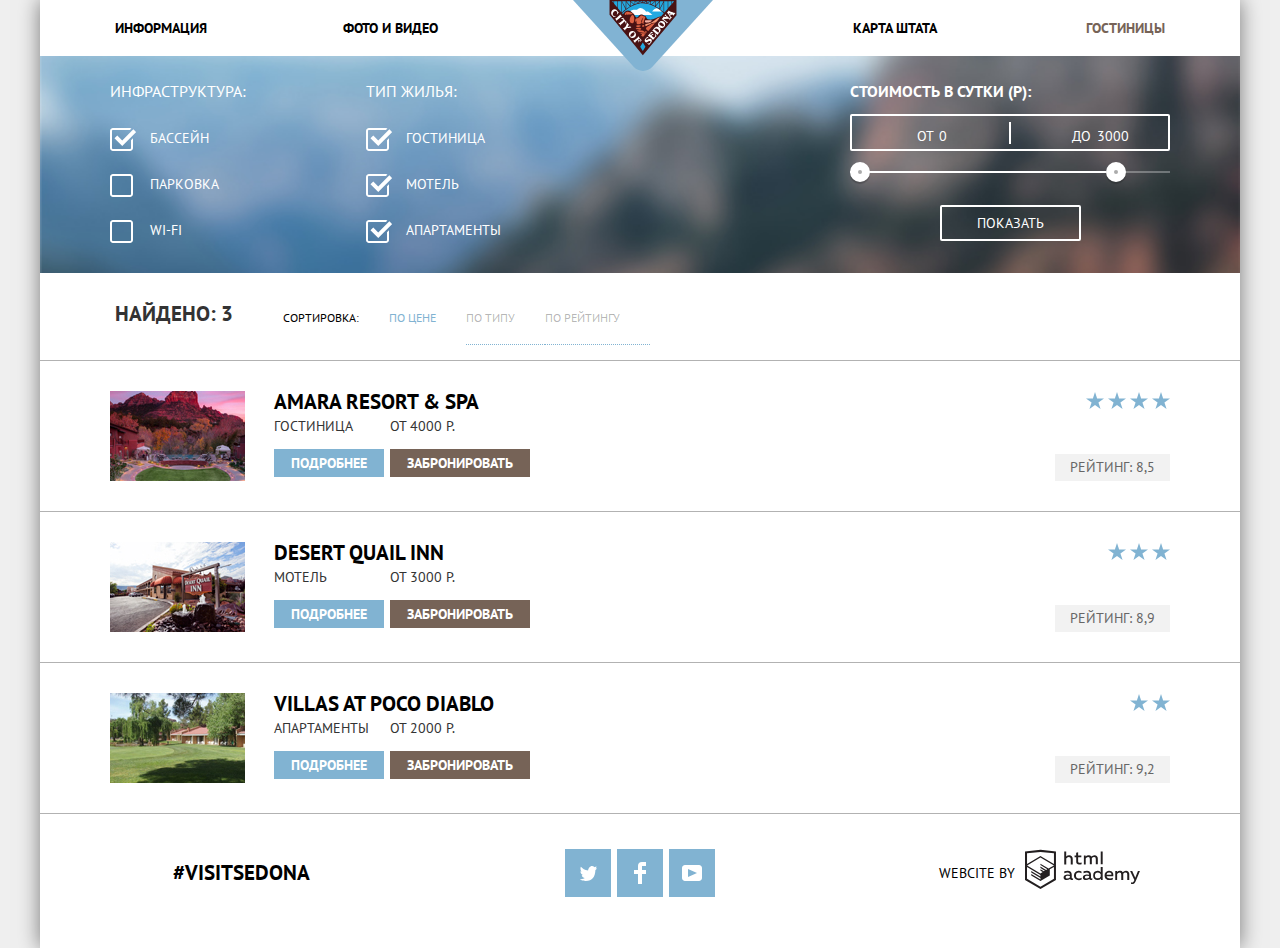
==== commit f38e773e: "фильтр поиска гостиниц" ====
--- a/inner.html
+++ b/inner.html
@@ -27,28 +27,84 @@
 
         <main>
 		
-			<section class="hotels-infrastructure">
-				<div class="infrastructure">
+			<section class="filter">
+				<div class="filter-list wrapper-inner">
+					<div class="filter-option">
+						<div class="infrastructure">
+							<div class="filter-title">Инфраструктура:</div>
+							<ul class="infrastructure-list">
+								<li class="infrastructure-option">
+									<input class="visually-hidden infrastructure-input" type="checkbox" name="swimming-pool" id="filter-swimming-pool" checked>
+									<label for="filter-swimming-pool">Бассейн</label>
+								</li>
+								<li class="infrastructure-option">
+									<input class="visually-hidden infrastructure-input" type="checkbox" name="swimming-pool" id="filter-parking">
+									<label for="filter-swimming-pool">Парковка</label>
+								</li>
+								<li class="infrastructure-option">
+									<input class="visually-hidden infrastructure-input" type="checkbox" name="swimming-pool" id="filter-wifi">
+									<label for="filter-swimming-pool">Wi-fi</label>
+								</li>
+							</ul>
+						</div>
+						
+						<div class="type-of-housing wrapper-inner">
+							<div class="filter-title">Тип жилья:</div>
+							<ul class="type-of-housing-list">
+								<li class="type-of-housing-option">
+									<input class="visually-hidden type-of-housing-input" type="checkbox" name="hotel" id="filter-hotel" checked>
+									<label for="filter-swimming-pool">Гостиница</label>
+								</li>
+								<li class="type-of-housing-option">
+									<input class="visually-hidden type-of-housing-input" type="checkbox" name="motel" id="filter-motel" checked>
+									<label for="filter-swimming-pool">Мотель</label>
+								</li>
+								<li class="type-of-housing-option">
+									<input class="visually-hidden type-of-housing-input" type="checkbox" name="apartaments" id="filter-apartaments" checked>
+									<label for="filter-swimming-pool">Апартаменты</label>
+								</li>
+							</ul>
+						</div>
+					</div>
 					
-				</div>
-				
-				<div class="filter-range">
-					<div class="filter-range-title">Стоимость в сутки (р):</div>
-						<div class="price-controls">
-							<label class="min-price">от <input type="text" name="min-price" value="0"></label>
-							<label class="max-price">до <input type="text" name="max-price" value="3000"></label>
-						</div>
-						<div class="range-controls">
-							<div class="scale">
-								<div class="bar"></div>
+					<div class="filter-range">
+						<div class="filter-range-title">Стоимость в сутки (р):</div>
+							<div class="price-controls">
+								<label class="min-price">от <input type="text" name="min-price" value="0"></label>
+								<label class="max-price">до <input type="text" name="max-price" value="3000"></label>
 							</div>
-							<div class="range-toggle range-toggle-min"></div>
-							<div class="range-toggle range-toggle-max"></div>
-						</div>
-					<button class="btn-transparent" type="submit">Показать</button>
-				</div>
+							<div class="range-controls">
+								<div class="scale">
+									<div class="bar"></div>
+								</div>
+								<div class="range-toggle range-toggle-min"></div>
+								<div class="range-toggle range-toggle-max"></div>
+							</div>
+						<button class="btn-transparent" type="submit">Показать</button>
+					</div>
+				</div>	
 			</section>
 		
+		
+			<section class="found wrapper-inner">
+				<div class="breadcrumbs">
+					<h2>Найдено: 3</h2>
+					<ul class="classify">
+						<li class="classify-item">
+							<span>Сортировка:</span>
+						</li>
+						<li class="classify-item">
+							<span>По цене</span>
+						</li>
+						<li class="classify-item">
+							<span>По типу</span>
+						</li>
+						<li class="classify-item">
+							<span>По рейтингу</span>
+						</li>
+					</ul>
+				</div>		
+			</section>
 		
             <h2 class="visually-hidden">Список гостиниц</h2>
             <section class="hotels-list-box">
@@ -137,7 +193,7 @@
                                 <h3 class="hotels-title">Villas at Poco Diablo</h3>
 
                                 <div class="hotels-list-details">
-                                    <span>Аппартаменты</span>
+                                    <span>Апартаменты</span>
                                     <a class="button button-read-more" href="#">Подробнее</a>
                                 </div>
 
--- a/css/style.css
+++ b/css/style.css
@@ -22,6 +22,7 @@
 }
 
 .wrapper {
+	position: relative;
     width: 1200px;
     margin: 0 auto;
     box-shadow: 0 0 20px rgba(0, 0, 0, 0.5);
@@ -652,7 +653,7 @@
 /*hotel's choice*/
 
 .button-reserved {
-    background-color: #766357;
+	background-color: #766357;
 }
 
 .button-reserved:hover,
@@ -668,144 +669,287 @@
 
 /*filter's settings*/
 .filter-range {
-  width: 330px;
-
-  color: #ffffff;
-  text-transform: uppercase;
+	width: 320px;
+
+	color: #ffffff;
+	text-transform: uppercase;
+    padding-right: 40px;
 }
 
 .filter-range-title {
-  margin-bottom: 9px;
-
-  font-weight: 600;
-  font-size: 16px;
-  line-height: 21px;
+	margin-bottom: 12px;
+
+	font-weight: 600;
+	font-size: 16px;
+	line-height: 21px;
+	padding-top: 25px;
 }
 
 .price-controls {
-  position: relative;
+	position: relative;
   
-  height: 36px;
-  margin-bottom: 20px;
-
-  font-size: 0;
-
-  border: 2px solid #ffffff;
-  border-radius: 2px;
+	height: 33px;
+	margin-bottom: 20px;
+
+	font-size: 0;
+
+	border: 2px solid #ffffff;
+	border-radius: 2px;
 }
 
 .price-controls::after {
-  content: "";
-  position: absolute;
-  top: 50%;
-  left: 50%;
-
-  width: 2px;
-  height: 22px;
-
-  background: #ffffff;
-  transform: translate(-50%, -50%);
+	content: "";
+	position: absolute;
+	top: 50%;
+	left: 50%;
+
+	width: 2px;
+	height: 22px;
+	
+	background: #ffffff;
+	transform: translate(-50%, -50%);
 }
 
 .price-controls label {
-  display: inline-block;
-
-  font-size: 14px;
-  line-height: 38px;
-  vertical-align: top;
-
-  cursor: pointer;
+	display: inline-block;
+
+	font-size: 14px;
+	line-height: 38px;
+	vertical-align: top;
+
+	cursor: pointer;
 }
 
 .price-controls .min-price,
 .price-controls .max-price {
-  width: 90px;
-  padding-left: 65px;
+	width: 90px;
+	padding-left: 65px;
 }
 
 .price-controls input {
-  width: 50px;
-  margin: 0;
-
-  color: inherit;
-  font: inherit;
-
-  background: none;
-  border: none;
+	width: 50px;
+	margin: 0;
+
+	color: inherit;
+	font: inherit;
+	
+	background: none;
+	border: none;
 }
 
 .range-controls {
-  position: relative;
-
-  margin-bottom: 32px;
+	position: relative;
+
+	margin-bottom: 32px;
 }
 
 .range-controls .scale {
-  height: 2px;
-
-  background: rgba(255, 255, 255, 0.3);
+	height: 2px;
+
+	background: rgba(255, 255, 255, 0.3);
 }
 
 .range-controls .bar {
-  width: 80%;
-  height: 2px;
-
-  background: #ffffff;
+	width: 80%;
+	height: 2px;
+
+	background: #ffffff;
 }
 
 .range-toggle {
-  position: absolute;
-  top: -9px;
-
-  width: 4px;
-  height: 4px;
-
-  background: #ababab;
-  border: 8px solid #ffffff;
-  border-radius: 50%;
-  box-shadow: 0 2px 1px 0 rgba(0, 1, 1, 0.2);
-  cursor: pointer;
+	position: absolute;
+	top: -9px;
+	
+	width: 4px;
+	height: 4px;
+
+	background: #ababab;
+	border: 8px solid #ffffff;
+	border-radius: 50%;
+	box-shadow: 0 2px 1px 0 rgba(0, 1, 1, 0.2);
+	cursor: pointer;
 }
 
 .range-toggle:hover {
-  background: #1c4f80;
+	background: #1c4f80;
 }
 
 .range-toggle-min {
-  left: 0;
+	left: 0;
 }
 
 .range-toggle-max {
-  left: 80%;
+	left: 80%;
 }
 
 .btn-transparent {
-  display: block;
-  margin: 0 auto;
-  padding: 6px 35px;
-
-  font-size: 14px;
-  line-height: 20px;
-  color: #ffffff;
-  text-transform: uppercase;
-
-  background: transparent;
-  border: 2px solid #ffffff;
-  border-radius: 2px;
-  cursor: pointer;
+	display: block;
+	margin: 0 auto;
+	padding: 6px 35px;
+
+	font-size: 14px;
+	line-height: 20px;
+	color: #ffffff;
+	text-transform: uppercase;
+
+	background: transparent;
+	border: 2px solid #ffffff;
+	border-radius: 2px;
+	cursor: pointer;
 }
 
 .btn-transparent:hover {
-  color: #000000;
-
-  background: #ffffff;
-}
-
+	color: #000000;
+	background: #ffffff;
+}
+
+/*infrastructure's settings*/
+.filter-list {  
+    display: flex;
+	justify-content: space-between;
+
+    background-image: url('../img/bg-image-diffuse.jpg');
+    background-color: #ffffff;
+    background-position: top;
+    background-repeat: no-repeat;
+    background-size: cover;
+	height: 217px;
+}	
+
+.filter-option {
+	display: flex;
+	padding-top: 25px;
+}
+
+.infrastructure-list,
+.type-of-housing-list {
+	list-style: none;
+	padding-left: 0px;
+} 
+
+.infrastructure {
+	padding-left: 40px;
+}
+
+.filter-title {
+	font-size: 16px;
+	line-height: 21px;
+	color: #ffffff;
+	padding-bottom: 12px;
+}
+
+.infrastructure-option, 
+.type-of-housing-option {
+	font-size: 14px;
+	line-height: 21px;
+	color: #ffffff;
+	padding-bottom: 25px;
+	padding-left: 40px;
+}
+
+.infrastructure-option label, 
+.type-of-housing-option label {
+	position: relative;
+		
+	display: block;
+
+	cursor: pointer;
+	user-select: none;
+}
+
+.infrastructure-input + label::before,
+.type-of-housing-input + label::before {
+	content: "";
+	
+	position: absolute;
+	left: -40px;
+	top: 0;
+	
+	width: 26px;
+	height: 23px;
+
+	background-image: url("../img/checkbox-off.svg");
+	background-repeat: no-repeat;
+	background-position: 0 0;
+}
+
+.infrastructure-input:checked + label::before,
+.type-of-housing-input:checked + label::before {
+	content: "";
+	
+	position: absolute;
+	left: -40px;
+	top: 0;
+	
+	width: 26px;
+	height: 23px;
+
+	background-image: url("../img/checkbox-on.svg");
+	background-repeat: no-repeat;
+	background-position: 0 0;
+}
+
+.type-of-housing {
+	padding-left: 120px;
+}
+
+
+/*breadcrumbs*/
+.found {
+	border-bottom: solid 1px;
+    border-color: rgba(0, 0, 0, 0.3);
+}
+
+
+.breadcrumbs {
+	display: flex;
+	padding-top: 11px;
+	padding-bottom: 15px;
+}
+
+.breadcrumbs h2 {
+	padding-left: 45px;
+	padding-right: 50px;
+	
+	font-size: 21px;
+	line-height: 26px;
+}
+
+.classify {
+	display: flex;
+	list-style: none;
+	
+	padding-top: 25px;
+	padding-left: 0;
+	margin: 0;
+}
+
+.classify li {
+	font-size: 12px;
+	line-height: 18px;
+	padding-right: 30px;
+}
+
+.classify li:first-child {
+	color: #000000;
+}
+
+.classify li:nth-child(2) {
+	color: #81b3d2;
+}
+
+.classify li:nth-child(3),
+.classify li:nth-child(4) {
+	color: rgba(0, 0, 0, 0.3);
+	text-decoration: none;
+	border-bottom: 1px dotted #81b3d2; 
+}
 
 /*hotel's list*/
-.hotels-list-box {
+/*.hotels-list-box {
     margin-top: 30px;
 }
+*/
 
 .hotels-list-box > ul {
     box-sizing: border-box;
@@ -878,7 +1022,6 @@
     display: flex;
     flex-direction: column;
     margin: 0;
-    /* padding-bottom: 10px;*/
     margin-right: 6px;
 }
 
@@ -921,10 +1064,17 @@
 .main-footer {
     padding-top: 35px;
     padding-bottom: 50px;
+    background-color: rgba(255,255,255, 0.9);
+}
+
+.index-footer {
+	padding-top: 35px;
+    padding-bottom: 50px;
     position: absolute;
     top: 2640px;
     background-color: rgba(255,255,255, 0.9);
-    width: 1200px;
+	bottom: 0;    
+	width: 100%;
 }
 
 .footer-container {
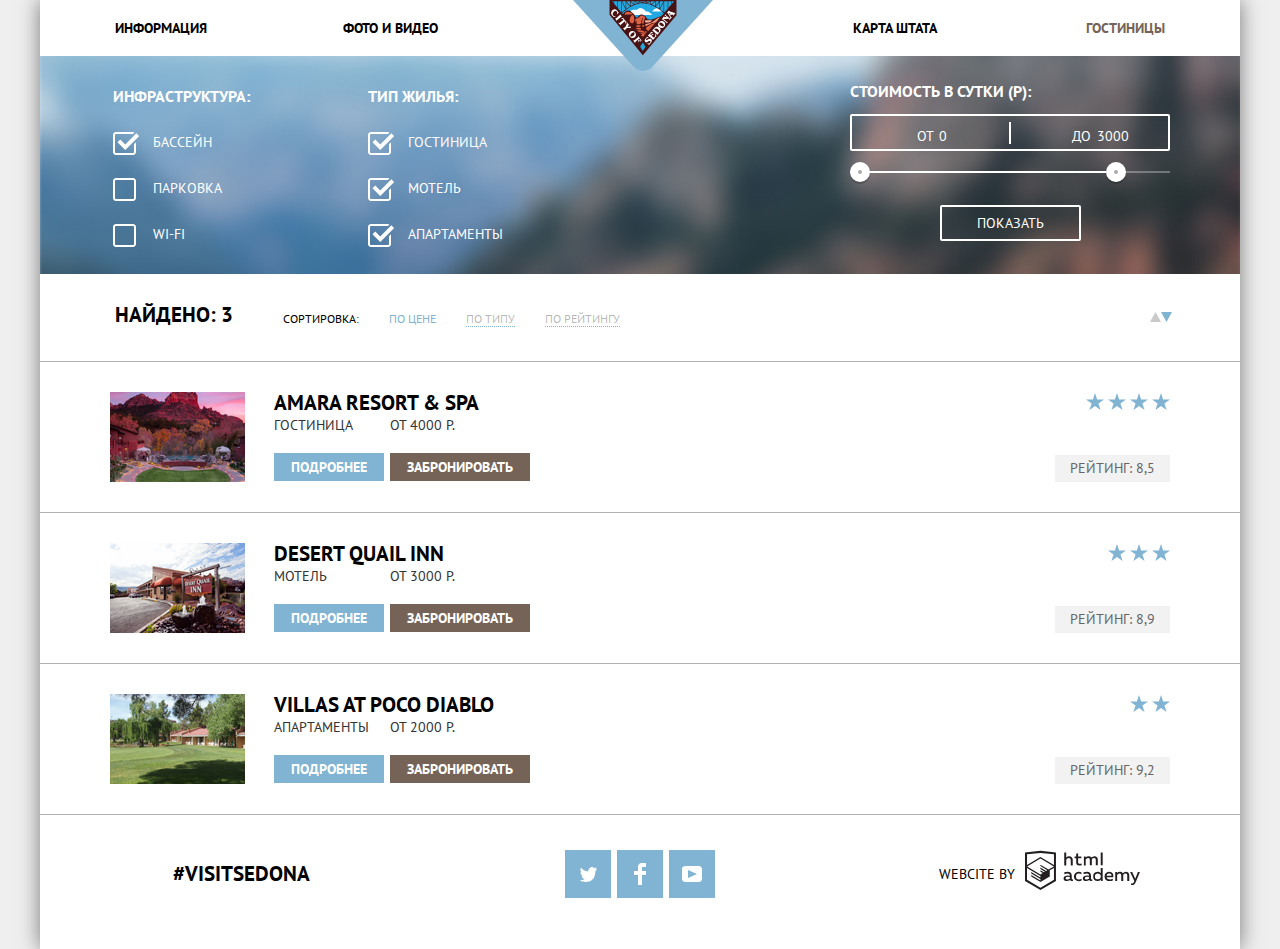
==== commit cf8260bc: "подготовка к предзащите" ====
--- a/inner.html
+++ b/inner.html
@@ -26,86 +26,98 @@
         </header>
 
         <main>
-		
 			<section class="filter">
-				<div class="filter-list wrapper-inner">
-					<div class="filter-option">
-						<div class="infrastructure">
-							<div class="filter-title">Инфраструктура:</div>
-							<ul class="infrastructure-list">
-								<li class="infrastructure-option">
-									<input class="visually-hidden infrastructure-input" type="checkbox" name="swimming-pool" id="filter-swimming-pool" checked>
-									<label for="filter-swimming-pool">Бассейн</label>
-								</li>
-								<li class="infrastructure-option">
-									<input class="visually-hidden infrastructure-input" type="checkbox" name="swimming-pool" id="filter-parking">
-									<label for="filter-swimming-pool">Парковка</label>
-								</li>
-								<li class="infrastructure-option">
-									<input class="visually-hidden infrastructure-input" type="checkbox" name="swimming-pool" id="filter-wifi">
-									<label for="filter-swimming-pool">Wi-fi</label>
-								</li>
-							</ul>
+                    <form class="filter-form wrapper-inner" method="get" action="https://echo.htmlacademy.ru">
+                        <div class="filter-options">
+							<fieldset class="infrastructure">
+								<legend>Инфраструктура:</legend>
+								<ul>
+									<li class="filter-option">
+										<input class="visually-hidden filter-input filter-input-checkbox" type="checkbox" name="swimming-pool" id="filter-swimming-pool" checked>
+										<label for="filter-swimming-pool">Бассейн</label>
+									</li>
+									<li class="filter-option">
+										<input class="visually-hidden filter-input filter-input-checkbox" type="checkbox" name="parking" id="filter-parking">
+										<label for="filter-parking">Парковка</label>
+									</li>
+									<li class="filter-option">
+										<input class="visually-hidden filter-input filter-input-checkbox" type="checkbox" name="wifi" id="filter-wifi">
+										<label for="filter-wifi">Wi-fi</label>
+									</li>
+								</ul>
+							</fieldset>
+							
+							<fieldset class="type-of-housing">
+								<legend>Тип жилья:</legend>
+								<ul>
+									<li class="type-of-housing-option">
+										<input class="visually-hidden filter-input filter-input-checkbox" type="checkbox" name="hotel" id="filter-hotel" checked="">
+										<label for="filter-hotel">Гостиница</label>
+									</li>
+									<li class="type-of-housing-option">
+										<input class="visually-hidden filter-input filter-input-checkbox" type="checkbox" name="motel" id="filter-motel" checked="">
+										<label for="filter-motel">Мотель</label>
+									</li>
+									<li class="type-of-housing-option">
+										<input class="visually-hidden filter-input filter-input-checkbox" type="checkbox" name="apartaments" id="filter-apartaments" checked="">
+										<label for="filter-apartaments">Апартаменты</label>
+									</li>
+								</ul>
+							</fieldset>
 						</div>
 						
-						<div class="type-of-housing wrapper-inner">
-							<div class="filter-title">Тип жилья:</div>
-							<ul class="type-of-housing-list">
-								<li class="type-of-housing-option">
-									<input class="visually-hidden type-of-housing-input" type="checkbox" name="hotel" id="filter-hotel" checked>
-									<label for="filter-swimming-pool">Гостиница</label>
-								</li>
-								<li class="type-of-housing-option">
-									<input class="visually-hidden type-of-housing-input" type="checkbox" name="motel" id="filter-motel" checked>
-									<label for="filter-swimming-pool">Мотель</label>
-								</li>
-								<li class="type-of-housing-option">
-									<input class="visually-hidden type-of-housing-input" type="checkbox" name="apartaments" id="filter-apartaments" checked>
-									<label for="filter-swimming-pool">Апартаменты</label>
-								</li>
-							</ul>
-						</div>
-					</div>
-					
-					<div class="filter-range">
-						<div class="filter-range-title">Стоимость в сутки (р):</div>
-							<div class="price-controls">
-								<label class="min-price">от <input type="text" name="min-price" value="0"></label>
-								<label class="max-price">до <input type="text" name="max-price" value="3000"></label>
-							</div>
-							<div class="range-controls">
-								<div class="scale">
-									<div class="bar"></div>
-								</div>
-								<div class="range-toggle range-toggle-min"></div>
-								<div class="range-toggle range-toggle-max"></div>
-							</div>
-						<button class="btn-transparent" type="submit">Показать</button>
-					</div>
-				</div>	
-			</section>
-		
-		
-			<section class="found wrapper-inner">
-				<div class="breadcrumbs">
-					<h2>Найдено: 3</h2>
-					<ul class="classify">
-						<li class="classify-item">
-							<span>Сортировка:</span>
-						</li>
-						<li class="classify-item">
-							<span>По цене</span>
-						</li>
-						<li class="classify-item">
-							<span>По типу</span>
-						</li>
-						<li class="classify-item">
-							<span>По рейтингу</span>
-						</li>
-					</ul>
-				</div>		
-			</section>
-		
+                        <div class="filter-range">
+                            <div class="filter-range-title">Стоимость в сутки (р):</div>
+                            <div class="price-controls">
+                                <label class="min-price">от <input type="text" name="min-price" value="0"></label>
+                                <label class="max-price">до <input type="text" name="max-price" value="3000"></label>
+                            </div>
+                            <div class="range-controls">
+                                <div class="scale">
+                                    <div class="bar"></div>
+                                </div>
+                                <div class="range-toggle range-toggle-min"></div>
+                                <div class="range-toggle range-toggle-max"></div>
+                            </div>
+                            <button class="btn-transparent" type="submit">Показать</button>
+                        </div>
+                    </form>
+            </section>
+
+
+            <section class="found wrapper-inner">
+                <div class="breadcrumbs">
+                    <h2>Найдено: 3</h2>
+                    <ul class="classify">
+                        <li>
+                            <span>Сортировка:</span>
+                        </li>
+                        <li>
+                            <a class="classify-item-1" href="#">По цене</a>
+                        </li>
+                        <li>
+                            <a class="classify-item" href="#">По типу</a>
+                        </li>
+                        <li>
+                            <a class="classify-item" href="#">По рейтингу</a>
+                        </li>
+                    </ul>
+                </div>
+                <div class="ap-and-down">
+                    <span class="visually-hidden">Сортировка по возрастанию</span>
+                    <a class="button-up" href="#">
+                        <svg xmlns="http://www.w3.org/2000/svg" width="11" height="10" viewBox="0 0 11 10">
+                            <path fill="#231F20" d="M5.5 0L0 10h11z" /></svg>
+                    </a>
+                    <span class="visually-hidden">Сортировка по убыванию</span>
+
+                    <a class="button-down" href="#">
+                        <svg xmlns="http://www.w3.org/2000/svg" width="11" height="10" viewBox="0 0 11 10">
+                            <path fill="#231F20" d="M5.5 10L0 0h11" /></svg>
+                    </a>
+                </div>
+            </section>
+
             <h2 class="visually-hidden">Список гостиниц</h2>
             <section class="hotels-list-box">
                 <ul class="hotels-list-lines">
@@ -204,7 +216,7 @@
                             </div>
                         </div>
 
-                       <div class="hotels-list-rating">
+                        <div class="hotels-list-rating">
                             <span class="stars-rating">
                                 <svg xmlns="http://www.w3.org/2000/svg" width="18" height="17" viewBox="0 0 18 17">
                                     <path fill="#81B3D2" d="M9.002 0l2.126 6.494h6.877l-5.564 4.012L14.566 17l-5.564-4.013L3.438 17l2.126-6.494L0 6.494h6.878z" />
@@ -230,19 +242,22 @@
                 <div class="footer-social">
                     <ul>
                         <li>
-                            <a class="social-botton" href="#" target="_blank" alt="Ссылка на HTML-Academy в Twitter">
+                            <span class="visually-hidden">Твиттер</span>
+                            <a class="social-botton" href="#" target="_blank">
                                 <svg xmlns="http://www.w3.org/2000/svg" xmlns:xlink="http://www.w3.org/1999/xlink" width="17" height="15" viewBox="0 0 17 15">
                                     <path fill="#FFF" d="M10.95.144c1.685-.496 2.984.27 3.577 1.179.673-.231 1.331-.481 2.011-.708a2.345 2.345 0 0 1-.857 1.768c.685.17 1.304-.491 1.304-.491-.169 1-1.006 1.788-1.563 2.024-.231 6.75-3.175 11.217-10.077 11.082h-.446c-.41 0-4.164-.46-4.898-1.887 2.271.196 3.893-.422 4.693-1.177-.96-.3-2.679-.477-2.979-2.95.349.106.564.228 1.19.119C1.705 8.247.374 7.53.448 5.33c.285.328 1.067.536 1.34.472C1.085 5.561-.182 2.442.894.85c1.818 1.854 3.735 3.606 7.152 3.773C8.254 2.33 9.183.793 10.95.144z" /></svg>
                             </a>
                         </li>
                         <li>
-                            <a class="social-botton" href="#" target="_blank" alt="Ссылка на HTML-Academy на Facebook">
+                            <span class="visually-hidden">Фейсбук</span>
+                            <a class="social-botton" href="#" target="_blank">
                                 <svg xmlns="http://www.w3.org/2000/svg" width="12" height="22" viewBox="0 0 12 22">
                                     <path fill="#FFF" d="M12 4V0H8a4 4 0 0 0-4 4v4H0v4h4v10h4V12h4V8H8V4h4z" /></svg>
                             </a>
                         </li>
                         <li>
-                            <a class="social-botton" href="#" target="_blank" alt="Ссылка на HTML-Academy на Youtube">
+                            <span class="visually-hidden">Ютуб</span>
+                            <a class="social-botton" href="#" target="_blank">
                                 <svg xmlns="http://www.w3.org/2000/svg" xmlns:xlink="http://www.w3.org/1999/xlink" width="20" height="16" viewBox="0 0 20 16">
                                     <path fill="#FFF" d="M17 0H3C1.35 0 0 1.35 0 3v10c0 1.65 1.35 3 3 3h14c1.65 0 3-1.35 3-3V3c0-1.65-1.35-3-3-3zM6.027 11.998V4.002L15.014 8l-8.987 3.998z" /></svg>
                             </a>
@@ -252,7 +267,7 @@
 
                 <div class="webcite-by">
                     <span>Webcite by</span>
-                    <a class="footer-logo" href="https://htmlacademy.ru/intensive/htmlcss" target="_blank" alt="Логотип HTML-Academy с ссылкой">
+                    <a class="footer-logo" href="https://htmlacademy.ru/intensive/htmlcss" target="_blank">
                         <svg id="layer_1" data-name="Layer 1" xmlns="http://www.w3.org/2000/svg" viewBox="0 0 108.08 36.85" width="115" height="41">
                             <title>logo-htmlacademy-small1</title>
                             <path d="M44.61,26.88a2,2,0,0,0,.55-0.1v1.33a3.25,3.25,0,0,1-1.18.21,1.67,1.67,0,0,1-1.67-1,4.84,4.84,0,0,1-3.14,1.08c-1.51,0-2.91-.83-2.91-2.55,0-2.13,2-2.79,3.71-2.79a11.08,11.08,0,0,1,2.17.25v-0.3c0-1-.76-1.77-2.19-1.77a7.42,7.42,0,0,0-3,.64v-1.7a10.21,10.21,0,0,1,3.19-.55c2.36,0,3.81,1.12,3.81,3.65v3a0.54,0.54,0,0,0,.49.59h0.17Zm-6.44-1.13A1.35,1.35,0,0,0,39.63,27h0.11a3.39,3.39,0,0,0,2.41-1V24.58a9.72,9.72,0,0,0-1.81-.21c-1,0-2.16.33-2.16,1.38h0Zm12.36-6.11a5,5,0,0,1,2.57.64V22a4.08,4.08,0,0,0-2.3-.7,2.75,2.75,0,1,0,0,5.49,5,5,0,0,0,2.43-.64v1.71a6.27,6.27,0,0,1-2.76.57A4.21,4.21,0,0,1,46,24.51q0-.21,0-0.41a4.32,4.32,0,0,1,4.18-4.46h0.38Zm12.17,7.24a2,2,0,0,0,.55-0.1v1.33a3.25,3.25,0,0,1-1.18.21,1.67,1.67,0,0,1-1.67-1,4.84,4.84,0,0,1-3.14,1.08c-1.51,0-2.91-.83-2.91-2.55,0-2.13,2-2.79,3.71-2.79a11.08,11.08,0,0,1,2.17.25v-0.3c0-1-.76-1.77-2.19-1.77a7.42,7.42,0,0,0-3,.64v-1.7a10.21,10.21,0,0,1,3.19-.55c2.36,0,3.81,1.12,3.81,3.65v3a0.54,0.54,0,0,0,.49.59h0.17Zm-6.44-1.13A1.35,1.35,0,0,0,57.73,27h0.11a3.39,3.39,0,0,0,2.41-1V24.58a9.72,9.72,0,0,0-1.81-.21c-1.06,0-2.16.33-2.16,1.38h0ZM73,16V28.2H71.35V26.88a3.88,3.88,0,0,1-3.19,1.54,4.4,4.4,0,0,1,0-8.78,3.81,3.81,0,0,1,3,1.3V16H73Zm-4.53,5.22a2.76,2.76,0,1,0,0,5.52A2.86,2.86,0,0,0,71.15,25V23A2.91,2.91,0,0,0,68.49,21.27ZM79,19.64c3.31,0,4.46,2.68,3.92,5.09H76.7c0.21,1.5,1.67,2.11,3.19,2.11a6.11,6.11,0,0,0,2.64-.59v1.6a7.14,7.14,0,0,1-3,.57C77,28.42,74.78,27,74.78,24a4.18,4.18,0,0,1,4-4.39H79Zm0.09,1.54a2.28,2.28,0,0,0-2.44,2.1v0.06H81.3A2,2,0,0,0,79.13,21.18Zm5.73,7V19.87h1.65v1a3.81,3.81,0,0,1,2.78-1.27A2.86,2.86,0,0,1,91.89,21a4.12,4.12,0,0,1,2.91-1.33A3.06,3.06,0,0,1,98,23V28.2h-1.9V23.05a1.59,1.59,0,0,0-1.42-1.75H94.42a2.8,2.8,0,0,0-2.07,1.12V28.2h-1.9V23.05A1.59,1.59,0,0,0,89,21.31H88.8a3,3,0,0,0-2.21,1.29v5.63H84.86Zm21.31-8.33h1.9l-3.91,9.46c-0.9,2.17-2.09,2.86-3.35,2.86a4.76,4.76,0,0,1-1.1-.14V30.46a2.86,2.86,0,0,0,.85.12c0.9,0,1.58-.64,2.07-1.9l0.17-.42-4-8.4h2l2.86,6.29ZM38.73,1.46V6.22a3.81,3.81,0,0,1,2.7-1.14,3.25,3.25,0,0,1,3.44,3.4v5.15H43V8.72a1.81,1.81,0,0,0-1.61-2h-0.3a2.93,2.93,0,0,0-2.32,1.39v5.52h-1.9V1.46h1.9ZM49.94,2.31v3h3V6.91h-3v3.81c0,1.1.5,1.46,1.58,1.46a4.49,4.49,0,0,0,1.69-.33v1.6A6.8,6.8,0,0,1,51,13.8a2.55,2.55,0,0,1-2.86-2.74V6.89H46.58V5.26h1.5V2.74Zm5.4,11.31V5.28H57v1A3.81,3.81,0,0,1,59.77,5a2.86,2.86,0,0,1,2.6,1.33A4.12,4.12,0,0,1,65.28,5,3.06,3.06,0,0,1,68.44,8.4v5.21h-1.9V8.46a1.59,1.59,0,0,0-1.42-1.75H64.89a2.8,2.8,0,0,0-2.07,1.12v5.78h-1.9V8.46A1.59,1.59,0,0,0,59.5,6.71H59.27A3,3,0,0,0,57.06,8v5.63H55.34ZM71.17,1.45H73V13.6H71.17V1.45ZM14.71,0H14.55L0,1.54V28.21l14.55,8.66,14.55-8.66V1.54Zm12.5,27.1L14.55,34.64,1.9,27.12V16.18l12.59,7.5V25L5.86,19.9v1.31l8.68,5.21v1.39L5.87,22.65V24l8.68,5.21,8.75-5.24V18.31L27.2,16V27.12Zm0-12.53-3.48,2-1.6,1L14.51,13v1.31L21,18.23H21l-0.14.09-1,.54-5.37-3.2V17l4.24,2.52-1,.67-3.2-1.9v1.31l2.1,1.24L14.5,22.1,2,14.65,14.51,7.11Zm0-1.32L14.49,5.76,1.91,13.25v-10L14.56,1.92,27.21,3.25v10h0Z" transform="translate(0 -0.02)" fill="#231f20" />
--- a/css/style.css
+++ b/css/style.css
@@ -1,7 +1,8 @@
 /*common settings*/
 a {
     text-decoration: none;
-    box-sizing: border-box;
+    -webkit-box-sizing: border-box;
+            box-sizing: border-box;
 }
 
 img {
@@ -22,17 +23,19 @@
 }
 
 .wrapper {
-	position: relative;
+    position: relative;
     width: 1200px;
     margin: 0 auto;
-    box-shadow: 0 0 20px rgba(0, 0, 0, 0.5);
+    -webkit-box-shadow: 0 0 20px rgba(0, 0, 0, 0.5);
+            box-shadow: 0 0 20px rgba(0, 0, 0, 0.5);
     background-color: #ffffff;
 }
 
 .wrapper-inner {
     margin: 0 auto;
     padding: 0 30px;
-    box-sizing: border-box;
+    -webkit-box-sizing: border-box;
+            box-sizing: border-box;
 }
 
 
@@ -51,18 +54,24 @@
     top: 0;
     left: 50%;
     margin-left: -67px;
-    box-sizing: border-box;
+    -webkit-box-sizing: border-box;
+            box-sizing: border-box;
 
     z-index: 2;
 }
 
 .site-navigation {
     list-style: none;
-    display: flex;
-    justify-content: space-between;
+    display: -webkit-box;
+    display: -ms-flexbox;
+    display: flex;
+    -webkit-box-pack: justify;
+        -ms-flex-pack: justify;
+            justify-content: space-between;
     margin: 0 auto;
     padding: 0;
-    box-sizing: border-box;
+    -webkit-box-sizing: border-box;
+            box-sizing: border-box;
 }
 
 .site-navigation a {
@@ -70,7 +79,8 @@
     display: block;
     padding: 15px 45px;
     vertical-align: middle;
-    box-sizing: border-box;
+    -webkit-box-sizing: border-box;
+            box-sizing: border-box;
 }
 
 .site-navigation > li {
@@ -80,7 +90,8 @@
 .site-navigation li:nth-child(3) {
     text-align: right;
     margin-left: 20%;
-    box-sizing: border-box;
+    -webkit-box-sizing: border-box;
+            box-sizing: border-box;
 }
 
 .site-navigation li:nth-child(4) {
@@ -97,7 +108,8 @@
 }
 
 .active-a-menu {
-    box-sizing: border-box;
+    -webkit-box-sizing: border-box;
+            box-sizing: border-box;
     color: #766357;
     display: block;
     padding: 15px 45px;
@@ -109,9 +121,18 @@
 .welcome {
     position: relative;
 
-    display: flex;
-    flex-direction: column;
-    align-items: center;
+    display: -webkit-box;
+
+    display: -ms-flexbox;
+
+    display: flex;
+    -webkit-box-orient: vertical;
+    -webkit-box-direction: normal;
+        -ms-flex-direction: column;
+            flex-direction: column;
+    -webkit-box-align: center;
+        -ms-flex-align: center;
+            align-items: center;
 
     background-image: url('../img/bg-image.jpg');
     background-color: #ffffff;
@@ -121,7 +142,7 @@
 }
 
 .welcome:after {
-    content: "";
+    content: '';
     position: absolute;
     left: 0;
     bottom: 0;
@@ -135,7 +156,8 @@
 .welcome img {
     padding-top: 75px;
     padding-bottom: 80px;
-    box-sizing: border-box;
+    -webkit-box-sizing: border-box;
+            box-sizing: border-box;
 }
 
 
@@ -150,7 +172,8 @@
 
     display: block;
     padding-bottom: 35px;
-    box-sizing: border-box;
+    -webkit-box-sizing: border-box;
+            box-sizing: border-box;
 }
 
 .headline .deserve {
@@ -160,12 +183,17 @@
     color: #000000;
     margin-top: 60px;
     margin-bottom: 30px;
-    box-sizing: border-box;
-}
-
-.visually-hidden:not(:focus):not(:active) {
+    -webkit-box-sizing: border-box;
+            box-sizing: border-box;
+	padding-left: 300px;
+    padding-right: 300px;
+}
+
+.visually-hidden:not(:focus):not(:active),
+input[type="checkbox"].visually-hidden {
     position: absolute;
-    box-sizing: border-box;
+    -webkit-box-sizing: border-box;
+            box-sizing: border-box;
 
     width: 1px;
     height: 1px;
@@ -175,7 +203,9 @@
 
     white-space: nowrap;
 
-    clip-path: inset(100%);
+    -webkit-clip-path: inset(100%);
+
+            clip-path: inset(100%);
     clip: rect(0 0 0 0);
     overflow: hidden;
 }
@@ -192,11 +222,17 @@
     line-height: 21px;
     color: #ffffff;
 
-    display: flex;
+    display: -webkit-box;
+
+    display: -ms-flexbox;
+
+    display: flex;
+	width: 1200px;
 }
 
 .real-town-info {
-    box-sizing: border-box;
+    -webkit-box-sizing: border-box;
+            box-sizing: border-box;
     background-color: #81b3d2;
     width: 400px;
     padding-top: 30px;
@@ -213,6 +249,7 @@
 
 .real-town-img > img {
     display: block;
+	width: 800px;
 }
 
 /*features*/
@@ -221,6 +258,8 @@
 }
 
 .features-list {
+    display: -webkit-box;
+    display: -ms-flexbox;
     display: flex;
     margin: 0;
     padding: 0;
@@ -232,7 +271,8 @@
     width: 400px;
     text-align: center;
     padding: 0 40px;
-    box-sizing: border-box;
+    -webkit-box-sizing: border-box;
+            box-sizing: border-box;
     padding-top: 60px;
     padding-right: 50px;
     padding-left: 50px;
@@ -244,7 +284,7 @@
     font-size: 21px;
     line-height: 21px;
     font-weight: bold;
-	color: #000000;
+    color: #000000;
     padding-top: 22px;
 }
 
@@ -282,11 +322,17 @@
     line-height: 21px;
     color: #ffffff;
 
-    display: flex;
+    display: -webkit-box;
+
+    display: -ms-flexbox;
+
+    display: flex;
+	width: 1200px;
 }
 
 .devils-bridge-info {
-    box-sizing: border-box;
+    -webkit-box-sizing: border-box;
+            box-sizing: border-box;
     background-color: #81b3d2;
     width: 400px;
     padding-top: 30px;
@@ -303,10 +349,13 @@
 
 .devils-bridge-img > img {
     display: block;
+	width: 800px;
 }
 
 /*benefits*/
 .benefits-list {
+    display: -webkit-box;
+    display: -ms-flexbox;
     display: flex;
     margin: 0;
     padding-top: 30px;
@@ -323,14 +372,17 @@
     text-align: center;
     padding-right: 60px;
     padding-left: 60px;
-    box-sizing: border-box;
+    -webkit-box-sizing: border-box;
+            box-sizing: border-box;
 }
 
 .benefits-item h3 {
     font-size: 21px;
     line-height: 21px;
     font-weight: bold;
-	color: #000000;
+    color: #000000;
+	padding-right: 60px;
+    padding-left: 60px;
 }
 
 .benefits-item p {
@@ -342,7 +394,10 @@
 .selection {
     display: block;
     padding-top: 55px;
-    box-sizing: border-box;
+    -webkit-box-sizing: border-box;
+            box-sizing: border-box;
+	left: 50%; 
+	margin-left: -265px;
 }
 
 .selections {
@@ -350,14 +405,22 @@
 }
 
 .selections .wrapper-inner {
-    display: flex;
-    flex-direction: column;
-    align-items: center;
+    display: -webkit-box;
+    display: -ms-flexbox;
+    display: flex;
+    -webkit-box-orient: vertical;
+    -webkit-box-direction: normal;
+        -ms-flex-direction: column;
+            flex-direction: column;
+    -webkit-box-align: center;
+        -ms-flex-align: center;
+            align-items: center;
 }
 
 .selections iframe {
     margin-top: 128px;
     width: 100%;
+	position: relative;
 }
 
 .selections .wrapper-inner > h2 {
@@ -388,16 +451,27 @@
     font-weight: bold;
     color: #ffffff;
     width: 570px;
-    display: flex;
-    flex-direction: column;
-    align-items: center;
-    box-sizing: border-box;
+    display: -webkit-box;
+    display: -ms-flexbox;
+    display: flex;
+    -webkit-box-orient: vertical;
+    -webkit-box-direction: normal;
+        -ms-flex-direction: column;
+            flex-direction: column;
+    -webkit-box-align: center;
+        -ms-flex-align: center;
+            align-items: center;
+    -webkit-box-sizing: border-box;
+            box-sizing: border-box;
     top: 205px;
     z-index: 100000;
+	left: 50%;
+	margin-left: -275px;
 }
 
 .search iframe {
     position: relative;
+	
 }
 
 .search-hotels {
@@ -407,7 +481,8 @@
     text-align: center;
     padding-top: 30px;
     padding-bottom: 30px;
-    box-sizing: border-box;
+    -webkit-box-sizing: border-box;
+            box-sizing: border-box;
 }
 
 .search-hotels:hover,
@@ -428,11 +503,18 @@
     padding-bottom: 55px;
     padding-left: 55px;
     padding-right: 55px;
-    display: flex;
-    flex-direction: column;
+    display: -webkit-box;
+    display: -ms-flexbox;
+    display: flex;
+    -webkit-box-orient: vertical;
+    -webkit-box-direction: normal;
+        -ms-flex-direction: column;
+            flex-direction: column;
     width: 100%;
-    box-shadow: 0px 6px 20px rgba(0, 0, 0, 0.5);
-    box-sizing: border-box;
+    -webkit-box-shadow: 0px 6px 20px rgba(0, 0, 0, 0.5);
+            box-shadow: 0px 6px 20px rgba(0, 0, 0, 0.5);
+    -webkit-box-sizing: border-box;
+            box-sizing: border-box;
 
     background-color: #ffffff;
 }
@@ -440,9 +522,15 @@
 .appointment-form p {
     position: relative;
     width: 100%;
-    display: flex;
-    justify-content: space-between;
-    align-items: center;
+    display: -webkit-box;
+    display: -ms-flexbox;
+    display: flex;
+    -webkit-box-pack: justify;
+        -ms-flex-pack: justify;
+            justify-content: space-between;
+    -webkit-box-align: center;
+        -ms-flex-align: center;
+            align-items: center;
 }
 
 .appointment-date-in,
@@ -452,8 +540,9 @@
 }
 
 .appointment-form label {
-    box-sizing: border-box;
-	color: #000000;
+    -webkit-box-sizing: border-box;
+            box-sizing: border-box;
+    color: #000000;
 }
 
 .appointment-form input {
@@ -474,7 +563,8 @@
     padding-right: 15px;
     padding-bottom: 5px;
     margin-left: 20px;
-    box-sizing: border-box;
+    -webkit-box-sizing: border-box;
+            box-sizing: border-box;
     border: solid 1px transparent;
 }
 
@@ -511,15 +601,19 @@
 
 .appointment-clients {
     margin-top: 0px;
-    box-sizing: border-box;
+    -webkit-box-sizing: border-box;
+            box-sizing: border-box;
 }
 
 .appointment-clients > span {
+    display: -webkit-box;
+    display: -ms-flexbox;
     display: flex;
 }
 
 .appointment-clients input {
-    box-sizing: border-box;
+    -webkit-box-sizing: border-box;
+            box-sizing: border-box;
     width: 38px;
     height: 38px;
     padding: 5px;
@@ -553,7 +647,8 @@
 .button-plus {
     position: relative;
     background-color: #f2f2f2;
-    box-sizing: border-box;
+    -webkit-box-sizing: border-box;
+            box-sizing: border-box;
     width: 38px;
     height: 38px;
     padding: 5px;
@@ -565,7 +660,7 @@
 .button-minus::before,
 .button-plus::before,
 .button-plus::after {
-    content: "";
+    content: '';
     position: absolute;
     width: 12px;
     height: 3px;
@@ -581,7 +676,9 @@
 .button-plus::after {
     left: 13px;
     top: 18px;
-    transform: rotate(90deg);
+    -webkit-transform: rotate(90deg);
+        -ms-transform: rotate(90deg);
+            transform: rotate(90deg);
 }
 
 .button-minus:hover::before,
@@ -597,9 +694,11 @@
 }
 
 .button {
-    box-sizing: border-box;
+    -webkit-box-sizing: border-box;
+            box-sizing: border-box;
 
     display: inline-block;
+	vertical-align: middle; 
     padding: 10px 30px;
 
     font: inherit;
@@ -612,7 +711,8 @@
 }
 
 .button-search {
-    box-sizing: border-box;
+    -webkit-box-sizing: border-box;
+            box-sizing: border-box;
 
     font-size: 21px;
     line-height: 26px;
@@ -624,19 +724,21 @@
 }
 
 .button-read-more {
-    box-sizing: border-box;
+    -webkit-box-sizing: border-box;
+            box-sizing: border-box;
 
     background-color: #81b3d2;
     padding: 1px 17px;
-    margin-top: 2px;
+    margin-top: 7px;
 }
 
 .button-reserved {
-    box-sizing: border-box;
+    -webkit-box-sizing: border-box;
+            box-sizing: border-box;
 
     background-color: #81b3d2;
     padding: 1px 17px;
-    margin-top: 2px;
+    margin-top: 7px;
 }
 
 .button:hover,
@@ -653,7 +755,7 @@
 /*hotel's choice*/
 
 .button-reserved {
-	background-color: #766357;
+    background-color: #766357;
 }
 
 .button-reserved:hover,
@@ -698,7 +800,7 @@
 }
 
 .price-controls::after {
-	content: "";
+	content: '';
 	position: absolute;
 	top: 50%;
 	left: 50%;
@@ -707,11 +809,14 @@
 	height: 22px;
 	
 	background: #ffffff;
-	transform: translate(-50%, -50%);
+	-webkit-transform: translate(-50%, -50%);
+	    -ms-transform: translate(-50%, -50%);
+	        transform: translate(-50%, -50%);
 }
 
 .price-controls label {
 	display: inline-block;
+	vertical-align: middle; 
 
 	font-size: 14px;
 	line-height: 38px;
@@ -766,7 +871,8 @@
 	background: #ababab;
 	border: 8px solid #ffffff;
 	border-radius: 50%;
-	box-shadow: 0 2px 1px 0 rgba(0, 1, 1, 0.2);
+	-webkit-box-shadow: 0 2px 1px 0 rgba(0, 1, 1, 0.2);
+	        box-shadow: 0 2px 1px 0 rgba(0, 1, 1, 0.2);
 	cursor: pointer;
 }
 
@@ -803,156 +909,244 @@
 	background: #ffffff;
 }
 
+
 /*infrastructure's settings*/
-.filter-list {  
-    display: flex;
-	justify-content: space-between;
-
-    background-image: url('../img/bg-image-diffuse.jpg');
+.filter {
+    background-image: url(../img/bg-image-diffuse.jpg);
     background-color: #ffffff;
     background-position: top;
     background-repeat: no-repeat;
     background-size: cover;
-	height: 217px;
-}	
-
-.filter-option {
+}
+
+.filter-form {
+    display: -webkit-box;
+    display: -ms-flexbox;
+    display: flex;
+    -webkit-box-pack: justify;
+        -ms-flex-pack: justify;
+            justify-content: space-between;
+}
+
+.filter-options {
+	display: -webkit-box;
+	display: -ms-flexbox;
 	display: flex;
-	padding-top: 25px;
-}
-
-.infrastructure-list,
-.type-of-housing-list {
-	list-style: none;
-	padding-left: 0px;
-} 
-
-.infrastructure {
-	padding-left: 40px;
-}
-
-.filter-title {
-	font-size: 16px;
-	line-height: 21px;
-	color: #ffffff;
-	padding-bottom: 12px;
-}
-
-.infrastructure-option, 
+}
+
+fieldset ul {
+    list-style: none;
+    padding-left: 0px;
+}
+
+.visually-hidden:not(:focus):not(:active),
+input[type="checkbox"].visually-hidden,
+input[type="radio"].visually-hidden {
+    position: absolute;
+    width: 1px;
+    height: 1px;
+    margin: -1px;
+    border: 0;
+    padding: 0;
+    white-space: nowrap;
+    -webkit-clip-path: inset(100%);
+            clip-path: inset(100%);
+    clip: rect(0 0 0 0);
+    overflow: hidden;
+}
+
+.filter fieldset {
+    margin: 0;
+    border: none;
+	padding-left: 43px;
+    padding-top: 0;
+    padding-right: 75px;
+	padding-bottom: 4px;
+}
+
+.filter legend {
+    font-size: 16px;
+    line-height: 21px;
+    color: #ffffff;
+    margin-bottom: 25px;
+	padding-top: 30px;
+	font-weight: bold;
+}
+
+.filter ul {
+    padding: 0;
+    margin: 0;
+
+    list-style: none;
+    line-height: 18px;
+}
+
+.filter-option,
 .type-of-housing-option {
-	font-size: 14px;
-	line-height: 21px;
-	color: #ffffff;
-	padding-bottom: 25px;
-	padding-left: 40px;
-}
-
-.infrastructure-option label, 
+    font-size: 14px;
+    line-height: 21px;
+    color: #ffffff;
+    padding-left: 40px;
+    margin-bottom: 25px;
+}
+
+.filter-option label,
 .type-of-housing-option label {
-	position: relative;
-		
-	display: block;
-
-	cursor: pointer;
-	user-select: none;
-}
-
-.infrastructure-input + label::before,
-.type-of-housing-input + label::before {
-	content: "";
-	
-	position: absolute;
-	left: -40px;
-	top: 0;
-	
-	width: 26px;
-	height: 23px;
-
-	background-image: url("../img/checkbox-off.svg");
-	background-repeat: no-repeat;
-	background-position: 0 0;
-}
-
-.infrastructure-input:checked + label::before,
-.type-of-housing-input:checked + label::before {
-	content: "";
-	
-	position: absolute;
-	left: -40px;
-	top: 0;
-	
-	width: 26px;
-	height: 23px;
-
-	background-image: url("../img/checkbox-on.svg");
-	background-repeat: no-repeat;
-	background-position: 0 0;
-}
-
-.type-of-housing {
-	padding-left: 120px;
+    position: relative;
+
+    display: block;
+
+    cursor: pointer;
+    -webkit-user-select: none;
+       -moz-user-select: none;
+        -ms-user-select: none;
+            user-select: none;
+}
+
+/*.filter-input:hover + label,
+.filter-input:focus + label {
+    color: #663d15;
+}
+*/
+
+.filter-input-checkbox + label::before {
+    content: '';
+    position: absolute;
+    left: -40px;
+    top: 0;
+    width: 26px;
+    height: 23px;
+    background-image: url(../img/checkbox-off.svg);
+    background-repeat: no-repeat;
+    background-position: 0 0;
+}
+
+.filter-input-checkbox:disabled + label::before {
+    content: '';
+    position: absolute;
+    left: -40px;
+    top: 0;
+    width: 26px;
+    height: 23px;
+    background-image: url(../img/checkbox-off.svg);
+    background-repeat: no-repeat;
+    background-position: 0 0;
+	fill: #6a6a6a;
+}
+
+.filter-input-checkbox:checked + label::before {
+    content: '';
+    position: absolute;
+    left: -40px;
+    top: 0;
+    width: 26px;
+    height: 23px;
+    background-image: url(../img/checkbox-on.svg);
+    background-repeat: no-repeat;
+    background-position: 0 0;
+}
+
+.filter-input-checkbox:checked:disabled + label::before {
+    content: '';
+    position: absolute;
+    left: -40px;
+    top: 0;
+    width: 26px;
+    height: 23px;
+    background-image: url(../img/checkbox-on.svg);
+    background-repeat: no-repeat;
+    background-position: 0 0;
+	fill: #6a6a6a;
 }
 
 
 /*breadcrumbs*/
 .found {
-	border-bottom: solid 1px;
+    display: -webkit-box;
+    display: -ms-flexbox;
+    display: flex;
+    border-bottom: solid 1px;
     border-color: rgba(0, 0, 0, 0.3);
 }
 
-
 .breadcrumbs {
-	display: flex;
-	padding-top: 11px;
-	padding-bottom: 15px;
+    display: -webkit-box;
+    display: -ms-flexbox;
+    display: flex;
+    padding-top: 11px;
+    padding-bottom: 15px;
 }
 
 .breadcrumbs h2 {
-	padding-left: 45px;
-	padding-right: 50px;
-	
-	font-size: 21px;
-	line-height: 26px;
+    padding-left: 45px;
+    padding-right: 50px;
+	color: #000000;
+    font-size: 21px;
+    line-height: 26px;
 }
 
 .classify {
-	display: flex;
-	list-style: none;
-	
-	padding-top: 25px;
-	padding-left: 0;
-	margin: 0;
+    display: -webkit-box;
+    display: -ms-flexbox;
+    display: flex;
+    list-style: none;
+
+    padding-top: 25px;
+    padding-left: 0;
+    margin: 0;
 }
 
 .classify li {
-	font-size: 12px;
-	line-height: 18px;
-	padding-right: 30px;
+    font-size: 12px;
+    line-height: 18px;
+    margin-right: 30px;
 }
 
 .classify li:first-child {
+    color: #000000;
+}
+
+.classify-item-1 {
+    color: #81b3d2;
+}
+
+.classify-item {
+    color: rgba(0, 0, 0, 0.3);
+    text-decoration: none;
+    border-bottom: 1px dotted #81b3d2;
+}
+
+.classify-item:hover,
+.classify-item :focus {
+	color: #81b3d2;
+}
+
+.classify-item:active {
 	color: #000000;
 }
 
-.classify li:nth-child(2) {
-	color: #81b3d2;
-}
-
-.classify li:nth-child(3),
-.classify li:nth-child(4) {
-	color: rgba(0, 0, 0, 0.3);
-	text-decoration: none;
-	border-bottom: 1px dotted #81b3d2; 
-}
-
-/*hotel's list*/
-/*.hotels-list-box {
-    margin-top: 30px;
-}
-*/
+.ap-and-down {
+    display: -webkit-box;
+    display: -ms-flexbox;
+    display: flex;
+    -webkit-box-align: center;
+        -ms-flex-align: center;
+            align-items: center;
+    padding-left: 500px;
+}
+
+.button-up svg > path {
+    fill: #cacaca;
+    padding-right: 50px;
+}
+
+.button-down svg > path {
+    fill: #81b3d2;
+}
 
 .hotels-list-box > ul {
-    box-sizing: border-box;
+    -webkit-box-sizing: border-box;
+            box-sizing: border-box;
 
     margin: 0;
     padding: 0;
@@ -960,16 +1154,30 @@
 
 .hotels-list > ul {
     list-style: none;
-    display: flex;
-    flex-direction: column;
-    justify-content: space-between;
+    display: -webkit-box;
+    display: -ms-flexbox;
+    display: flex;
+    -webkit-box-orient: vertical;
+    -webkit-box-direction: normal;
+        -ms-flex-direction: column;
+            flex-direction: column;
+    -webkit-box-pack: justify;
+        -ms-flex-pack: justify;
+            justify-content: space-between;
 }
 
 .hotels-list-inner {
-    box-sizing: border-box;
-
-    display: flex;
-    justify-content: space-between;
+    -webkit-box-sizing: border-box;
+            box-sizing: border-box;
+
+    display: -webkit-box;
+
+    display: -ms-flexbox;
+
+    display: flex;
+    -webkit-box-pack: justify;
+        -ms-flex-pack: justify;
+            justify-content: space-between;
     padding-top: 30px;
     padding-right: 70px;
     padding-bottom: 30px;
@@ -979,16 +1187,22 @@
 }
 
 .hotels-list-item {
+    display: -webkit-box;
+    display: -ms-flexbox;
     display: flex;
 }
 
 .hotels-list {
-    display: flex;
-    flex-wrap: wrap;
+    display: -webkit-box;
+    display: -ms-flexbox;
+    display: flex;
+    -ms-flex-wrap: wrap;
+        flex-wrap: wrap;
 }
 
 .hotels-list-img {
-    box-sizing: border-box;
+    -webkit-box-sizing: border-box;
+            box-sizing: border-box;
 
     margin-right: 29px;
     padding-top: 0px;
@@ -1019,8 +1233,13 @@
 
 .hotels-list-details,
 .hotels-list-price {
-    display: flex;
-    flex-direction: column;
+    display: -webkit-box;
+    display: -ms-flexbox;
+    display: flex;
+    -webkit-box-orient: vertical;
+    -webkit-box-direction: normal;
+        -ms-flex-direction: column;
+            flex-direction: column;
     margin: 0;
     margin-right: 6px;
 }
@@ -1036,10 +1255,19 @@
 
 /*hotel's raiting*/
 .hotels-list-rating {
-    display: flex;
-    flex-direction: column;
-    justify-content: space-between;
-    align-items: flex-end;
+    display: -webkit-box;
+    display: -ms-flexbox;
+    display: flex;
+    -webkit-box-orient: vertical;
+    -webkit-box-direction: normal;
+        -ms-flex-direction: column;
+            flex-direction: column;
+    -webkit-box-pack: justify;
+        -ms-flex-pack: justify;
+            justify-content: space-between;
+    -webkit-box-align: end;
+        -ms-flex-align: end;
+            align-items: flex-end;
 }
 
 .stars-rating {
@@ -1047,7 +1275,8 @@
 }
 
 .rating {
-    box-sizing: border-box;
+    -webkit-box-sizing: border-box;
+            box-sizing: border-box;
 
     text-align: right;
     font-size: 14px;
@@ -1064,29 +1293,36 @@
 .main-footer {
     padding-top: 35px;
     padding-bottom: 50px;
-    background-color: rgba(255,255,255, 0.9);
+    background-color: rgba(255, 255, 255, 0.9);
 }
 
 .index-footer {
-	padding-top: 35px;
+    padding-top: 35px;
     padding-bottom: 50px;
     position: absolute;
     top: 2640px;
-    background-color: rgba(255,255,255, 0.9);
-	bottom: 0;    
-	width: 100%;
+    background-color: rgba(255, 255, 255, 0.9);
+    bottom: 0;
+    width: 100%;
 }
 
 .footer-container {
-    display: flex;
-    justify-content: space-between;
-    align-items: center;
+    display: -webkit-box;
+    display: -ms-flexbox;
+    display: flex;
+    -webkit-box-pack: justify;
+        -ms-flex-pack: justify;
+            justify-content: space-between;
+    -webkit-box-align: center;
+        -ms-flex-align: center;
+            align-items: center;
 }
 
 .hashtag {
-    box-sizing: border-box;
-	
-	color: #000000;
+    -webkit-box-sizing: border-box;
+            box-sizing: border-box;
+
+    color: #000000;
     font-size: 21px;
     font-weight: bold;
     padding: 0 70px;
@@ -1095,11 +1331,19 @@
 }
 
 .footer-social > ul {
-    box-sizing: border-box;
-
-    display: flex;
-    flex-wrap: wrap;
-    justify-content: space-between;
+    -webkit-box-sizing: border-box;
+            box-sizing: border-box;
+
+    display: -webkit-box;
+
+    display: -ms-flexbox;
+
+    display: flex;
+    -ms-flex-wrap: wrap;
+        flex-wrap: wrap;
+    -webkit-box-pack: justify;
+        -ms-flex-pack: justify;
+            justify-content: space-between;
     list-style: none;
     margin: 0;
     padding: 0;
@@ -1110,13 +1354,20 @@
 }
 
 .social-botton {
-    box-sizing: border-box;
+    -webkit-box-sizing: border-box;
+            box-sizing: border-box;
 
     background-color: #81b3d2;
     padding: 15px 10px;
-    display: flex;
-    align-items: center;
-    justify-content: center;
+    display: -webkit-box;
+    display: -ms-flexbox;
+    display: flex;
+    -webkit-box-align: center;
+        -ms-flex-align: center;
+            align-items: center;
+    -webkit-box-pack: center;
+        -ms-flex-pack: center;
+            justify-content: center;
     width: 46px;
     height: 48px;
 }
@@ -1135,14 +1386,23 @@
     line-height: 26px;
     color: #000000;
 
-    display: flex;
-    align-items: center;
+    display: -webkit-box;
+
+    display: -ms-flexbox;
+
+    display: flex;
+    -webkit-box-align: center;
+        -ms-flex-align: center;
+            align-items: center;
     width: 30%;
-    justify-content: center;
+    -webkit-box-pack: center;
+        -ms-flex-pack: center;
+            justify-content: center;
 }
 
 .webcite-by > span {
-    box-sizing: border-box;
+    -webkit-box-sizing: border-box;
+            box-sizing: border-box;
 
     font-size: 14px;
     padding-right: 10px;
@@ -1157,4 +1417,4 @@
 .footer-logo:active svg {
     fill: #000000;
     opacity: 0.3;
-}
+}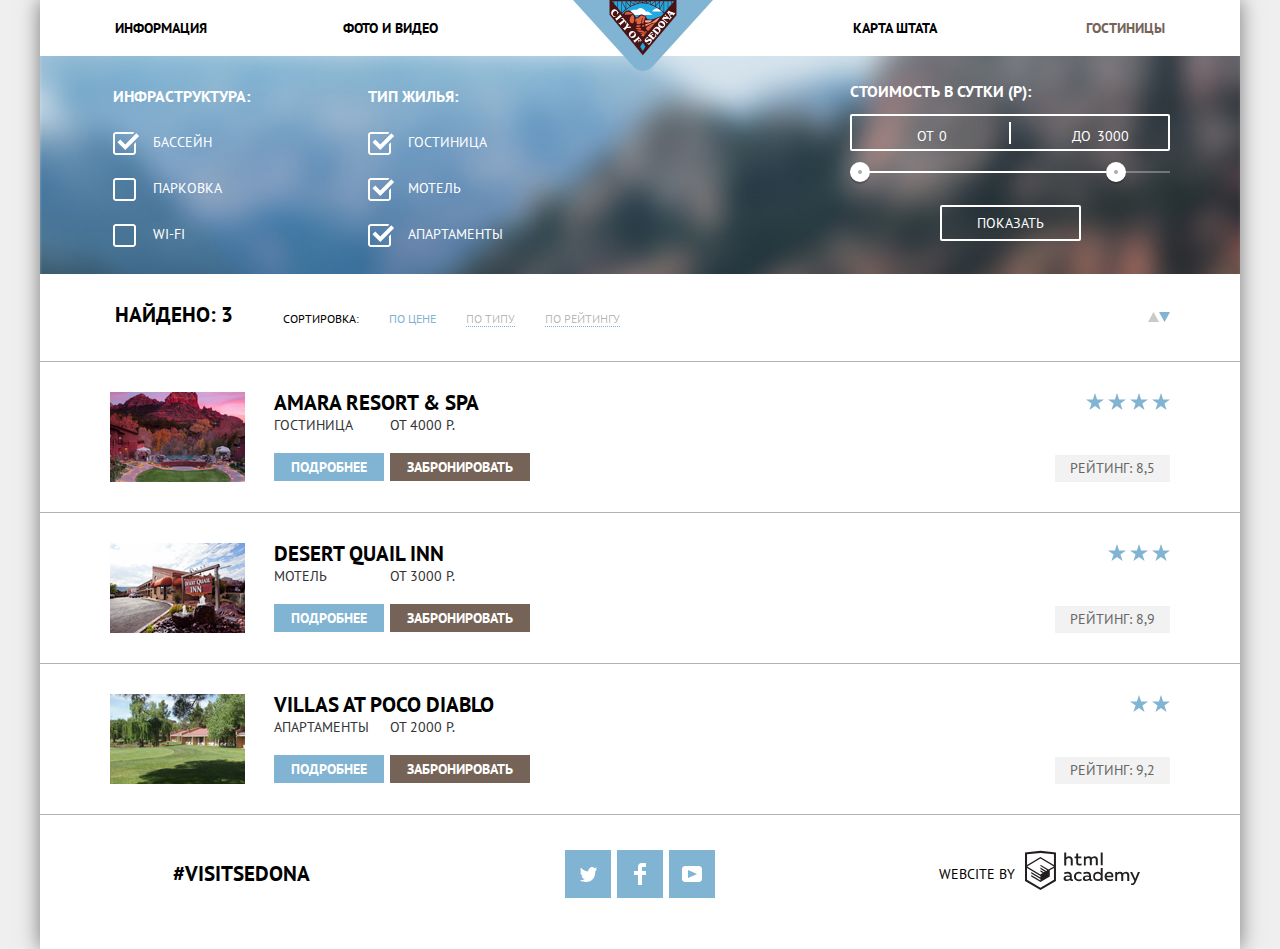
==== commit 96a307d8: "предзащита проекта" ====
--- a/inner.html
+++ b/inner.html
@@ -104,16 +104,16 @@
                     </ul>
                 </div>
                 <div class="ap-and-down">
-                    <span class="visually-hidden">Сортировка по возрастанию</span>
                     <a class="button-up" href="#">
-                        <svg xmlns="http://www.w3.org/2000/svg" width="11" height="10" viewBox="0 0 11 10">
-                            <path fill="#231F20" d="M5.5 0L0 10h11z" /></svg>
+						<span class="visually-hidden">Сортировка по возрастанию</span>
+							<svg xmlns="http://www.w3.org/2000/svg" width="11" height="10" viewBox="0 0 11 10">
+								<path fill="#231F20" d="M5.5 0L0 10h11z" /></svg>
                     </a>
-                    <span class="visually-hidden">Сортировка по убыванию</span>
-
+                   
                     <a class="button-down" href="#">
-                        <svg xmlns="http://www.w3.org/2000/svg" width="11" height="10" viewBox="0 0 11 10">
-                            <path fill="#231F20" d="M5.5 10L0 0h11" /></svg>
+						<span class="visually-hidden">Сортировка по убыванию</span>
+							<svg xmlns="http://www.w3.org/2000/svg" width="11" height="10" viewBox="0 0 11 10">
+								<path fill="#231F20" d="M5.5 10L0 0h11" /></svg>
                     </a>
                 </div>
             </section>
--- a/css/style.css
+++ b/css/style.css
@@ -185,8 +185,9 @@
     margin-bottom: 30px;
     -webkit-box-sizing: border-box;
             box-sizing: border-box;
-	padding-left: 300px;
-    padding-right: 300px;
+	width: 500px;
+    margin-right: auto;
+    margin-left: auto;
 }
 
 .visually-hidden:not(:focus):not(:active),
@@ -245,6 +246,8 @@
     font-size: 21px;
     line-height: 21px;
     font-weight: bold;
+	padding-right: 50px;
+    padding-left: 50px;
 }
 
 .real-town-img > img {
@@ -397,7 +400,7 @@
     -webkit-box-sizing: border-box;
             box-sizing: border-box;
 	left: 50%; 
-	margin-left: -265px;
+	margin-left: -285px;
 }
 
 .selections {
@@ -1065,6 +1068,7 @@
     display: -webkit-box;
     display: -ms-flexbox;
     display: flex;
+	justify-content: space-between;
     border-bottom: solid 1px;
     border-color: rgba(0, 0, 0, 0.3);
 }
@@ -1132,7 +1136,7 @@
     -webkit-box-align: center;
         -ms-flex-align: center;
             align-items: center;
-    padding-left: 500px;
+    padding-right: 40px;
 }
 
 .button-up svg > path {
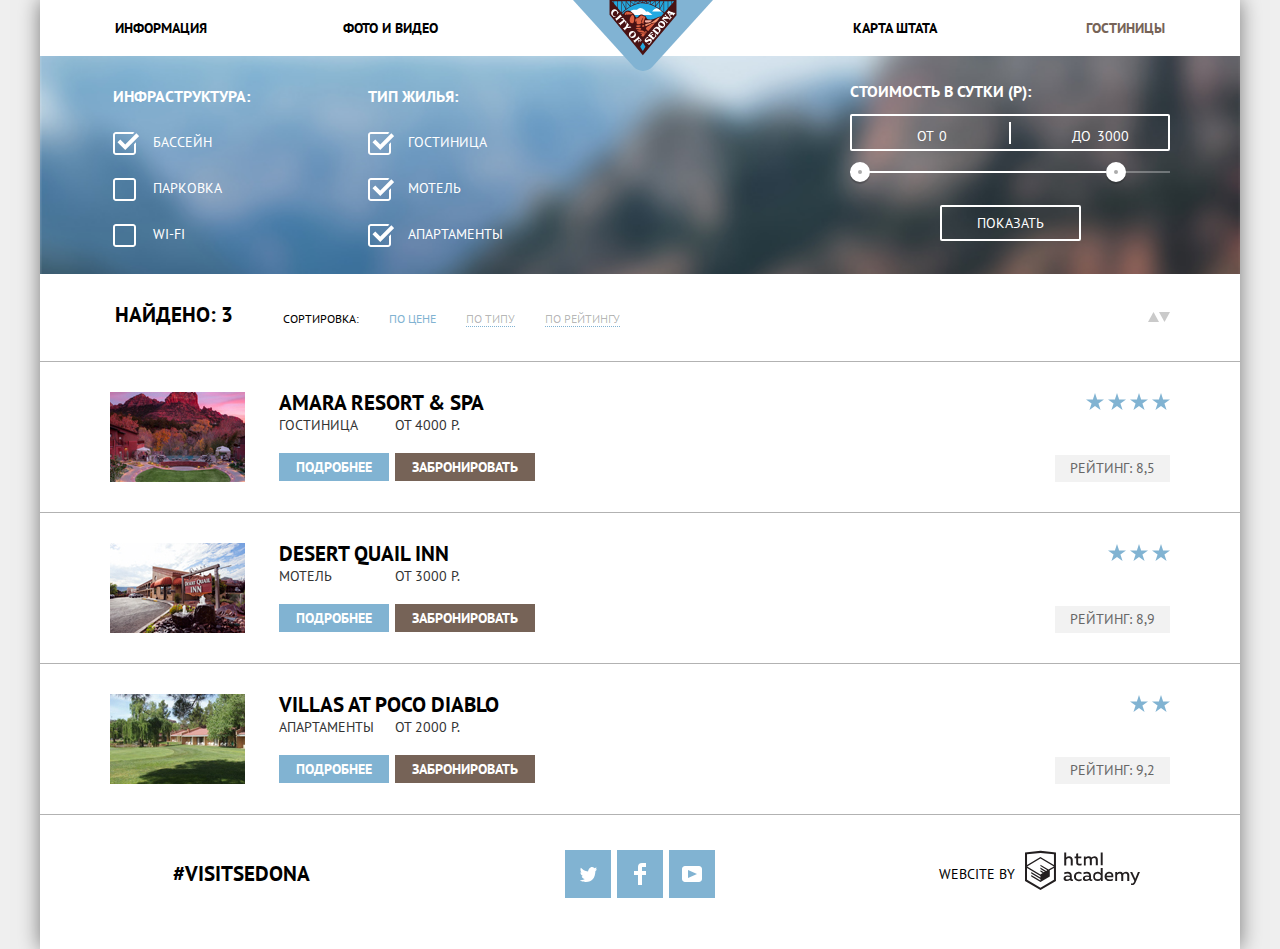
==== commit e78c8ea8: "предзащита" ====
--- a/inner.html
+++ b/inner.html
@@ -46,7 +46,7 @@
 									</li>
 								</ul>
 							</fieldset>
-							
+
 							<fieldset class="type-of-housing">
 								<legend>Тип жилья:</legend>
 								<ul>
@@ -65,7 +65,7 @@
 								</ul>
 							</fieldset>
 						</div>
-						
+
                         <div class="filter-range">
                             <div class="filter-range-title">Стоимость в сутки (р):</div>
                             <div class="price-controls">
@@ -109,7 +109,7 @@
 							<svg xmlns="http://www.w3.org/2000/svg" width="11" height="10" viewBox="0 0 11 10">
 								<path fill="#231F20" d="M5.5 0L0 10h11z" /></svg>
                     </a>
-                   
+
                     <a class="button-down" href="#">
 						<span class="visually-hidden">Сортировка по убыванию</span>
 							<svg xmlns="http://www.w3.org/2000/svg" width="11" height="10" viewBox="0 0 11 10">
--- a/css/style.css
+++ b/css/style.css
@@ -135,7 +135,7 @@
             align-items: center;
 
     background-image: url('../img/bg-image.jpg');
-    background-color: #ffffff;
+    background-color: #7899bc;
     background-position: top;
     background-repeat: no-repeat;
     background-size: cover;
@@ -191,7 +191,7 @@
 }
 
 .visually-hidden:not(:focus):not(:active),
-input[type="checkbox"].visually-hidden {
+input[type='checkbox'].visually-hidden {
     position: absolute;
     -webkit-box-sizing: border-box;
             box-sizing: border-box;
@@ -399,7 +399,7 @@
     padding-top: 55px;
     -webkit-box-sizing: border-box;
             box-sizing: border-box;
-	left: 50%; 
+	left: 50%;
 	margin-left: -285px;
 }
 
@@ -466,15 +466,15 @@
             align-items: center;
     -webkit-box-sizing: border-box;
             box-sizing: border-box;
-    top: 205px;
+    top: 200px;
     z-index: 100000;
 	left: 50%;
-	margin-left: -275px;
+	margin-left: -285px;
 }
 
 .search iframe {
     position: relative;
-	
+
 }
 
 .search-hotels {
@@ -701,7 +701,7 @@
             box-sizing: border-box;
 
     display: inline-block;
-	vertical-align: middle; 
+	vertical-align: middle;
     padding: 10px 30px;
 
     font: inherit;
@@ -792,7 +792,7 @@
 
 .price-controls {
 	position: relative;
-  
+
 	height: 33px;
 	margin-bottom: 20px;
 
@@ -810,7 +810,7 @@
 
 	width: 2px;
 	height: 22px;
-	
+
 	background: #ffffff;
 	-webkit-transform: translate(-50%, -50%);
 	    -ms-transform: translate(-50%, -50%);
@@ -819,7 +819,7 @@
 
 .price-controls label {
 	display: inline-block;
-	vertical-align: middle; 
+	vertical-align: middle;
 
 	font-size: 14px;
 	line-height: 38px;
@@ -840,7 +840,7 @@
 
 	color: inherit;
 	font: inherit;
-	
+
 	background: none;
 	border: none;
 }
@@ -867,7 +867,7 @@
 .range-toggle {
 	position: absolute;
 	top: -9px;
-	
+
 	width: 4px;
 	height: 4px;
 
@@ -916,7 +916,7 @@
 /*infrastructure's settings*/
 .filter {
     background-image: url(../img/bg-image-diffuse.jpg);
-    background-color: #ffffff;
+    background-color: #7899bc;
     background-position: top;
     background-repeat: no-repeat;
     background-size: cover;
@@ -943,8 +943,8 @@
 }
 
 .visually-hidden:not(:focus):not(:active),
-input[type="checkbox"].visually-hidden,
-input[type="radio"].visually-hidden {
+input[type='checkbox'].visually-hidden,
+input[type='radio'].visually-hidden {
     position: absolute;
     width: 1px;
     height: 1px;
@@ -1139,12 +1139,21 @@
     padding-right: 40px;
 }
 
-.button-up svg > path {
+.button-up svg > path,
+.button-down svg > path {
     fill: #cacaca;
     padding-right: 50px;
 }
 
-.button-down svg > path {
+.button-up svg:hover > path,
+.button-down svg:hover > path,
+.button-up svg:focus > path,
+.button-down svg:focus > path {
+    fill: #000000;
+}
+
+.button-up svg:active > path,
+.button-down svg:active > path {
     fill: #81b3d2;
 }
 
@@ -1202,6 +1211,7 @@
     display: flex;
     -ms-flex-wrap: wrap;
         flex-wrap: wrap;
+    width: 750px;
 }
 
 .hotels-list-img {
@@ -1210,6 +1220,8 @@
 
     margin-right: 29px;
     padding-top: 0px;
+    width: 140px;
+    height: 90px;
 }
 
 .hotels-list-img > img {
@@ -1272,6 +1284,7 @@
     -webkit-box-align: end;
         -ms-flex-align: end;
             align-items: flex-end;
+    width: 115px;        
 }
 
 .stars-rating {
@@ -1382,6 +1395,7 @@
 }
 
 .social-botton:active svg path {
+    background-color: #5496bd;
     fill: #88b6d1;
 }
 
@@ -1421,4 +1435,4 @@
 .footer-logo:active svg {
     fill: #000000;
     opacity: 0.3;
-}+}
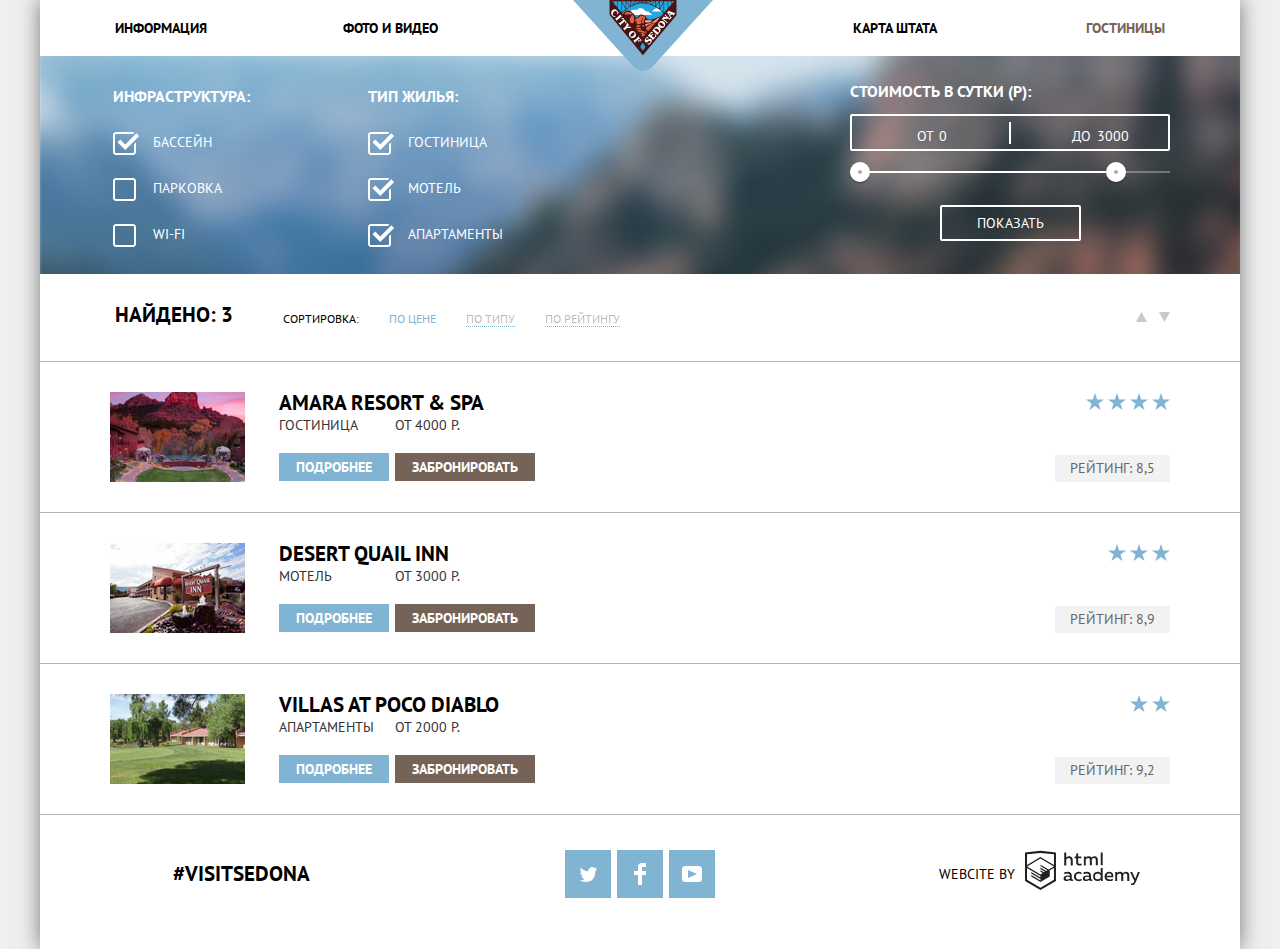
==== commit 7397e955: "предзащита, попытка №2" ====
--- a/inner.html
+++ b/inner.html
@@ -141,7 +141,7 @@
                             </div>
                         </div>
                         <div class="hotels-list-rating">
-                            <span class="stars-rating">
+                            <span class="stars-rating" aria-lavel="Рейтинг гостиницы">
                                 <svg xmlns="http://www.w3.org/2000/svg" width="18" height="17" viewBox="0 0 18 17">
                                     <path fill="#81B3D2" d="M9.002 0l2.126 6.494h6.877l-5.564 4.012L14.566 17l-5.564-4.013L3.438 17l2.126-6.494L0 6.494h6.878z" />
                                 </svg>
--- a/css/style.css
+++ b/css/style.css
@@ -571,15 +571,18 @@
     border: solid 1px transparent;
 }
 
-.appointment-form input:hover,
+.appointment-form input:hover {
+    background-color: #ebebeb;
+}
+
 .appointment-form input:focus {
-    background-color: #ebebeb;
-}
-
-.appointment-form input:active {
+    background-color: #ffffff;
+}
+
+/*.appointment-form input:active {
     background-color: #ffffff;
     border-color: #e5e5e5;
-}
+}*/
 
 .appointment-date-in b > svg,
 .appointment-date-out b > svg {
@@ -915,7 +918,7 @@
 
 /*infrastructure's settings*/
 .filter {
-    background-image: url(../img/bg-image-diffuse.jpg);
+    background-image: url('../img/bg-image-diffuse.jpg');
     background-color: #7899bc;
     background-position: top;
     background-repeat: no-repeat;
@@ -937,10 +940,11 @@
 	display: flex;
 }
 
-fieldset ul {
+/*fieldset ul {
     list-style: none;
     padding-left: 0px;
 }
+*/
 
 .visually-hidden:not(:focus):not(:active),
 input[type='checkbox'].visually-hidden,
@@ -958,6 +962,10 @@
     overflow: hidden;
 }
 
+.filter input:focus {
+
+}
+
 .filter fieldset {
     margin: 0;
     border: none;
@@ -1019,7 +1027,7 @@
     top: 0;
     width: 26px;
     height: 23px;
-    background-image: url(../img/checkbox-off.svg);
+    background-image: url('../img/checkbox-off.svg');
     background-repeat: no-repeat;
     background-position: 0 0;
 }
@@ -1031,7 +1039,7 @@
     top: 0;
     width: 26px;
     height: 23px;
-    background-image: url(../img/checkbox-off.svg);
+    background-image: url('../img/checkbox-off.svg');
     background-repeat: no-repeat;
     background-position: 0 0;
 	fill: #6a6a6a;
@@ -1044,7 +1052,7 @@
     top: 0;
     width: 26px;
     height: 23px;
-    background-image: url(../img/checkbox-on.svg);
+    background-image: url('../img/checkbox-on.svg');
     background-repeat: no-repeat;
     background-position: 0 0;
 }
@@ -1056,10 +1064,10 @@
     top: 0;
     width: 26px;
     height: 23px;
-    background-image: url(../img/checkbox-on.svg);
+    background-image: url('../img/checkbox-on.svg');
     background-repeat: no-repeat;
     background-position: 0 0;
-	fill: #6a6a6a;
+	  fill: #6a6a6a;
 }
 
 
@@ -1137,6 +1145,10 @@
         -ms-flex-align: center;
             align-items: center;
     padding-right: 40px;
+}
+
+.button-up {
+  padding-right: 12px;
 }
 
 .button-up svg > path,
@@ -1284,7 +1296,7 @@
     -webkit-box-align: end;
         -ms-flex-align: end;
             align-items: flex-end;
-    width: 115px;        
+    width: 115px;
 }
 
 .stars-rating {
